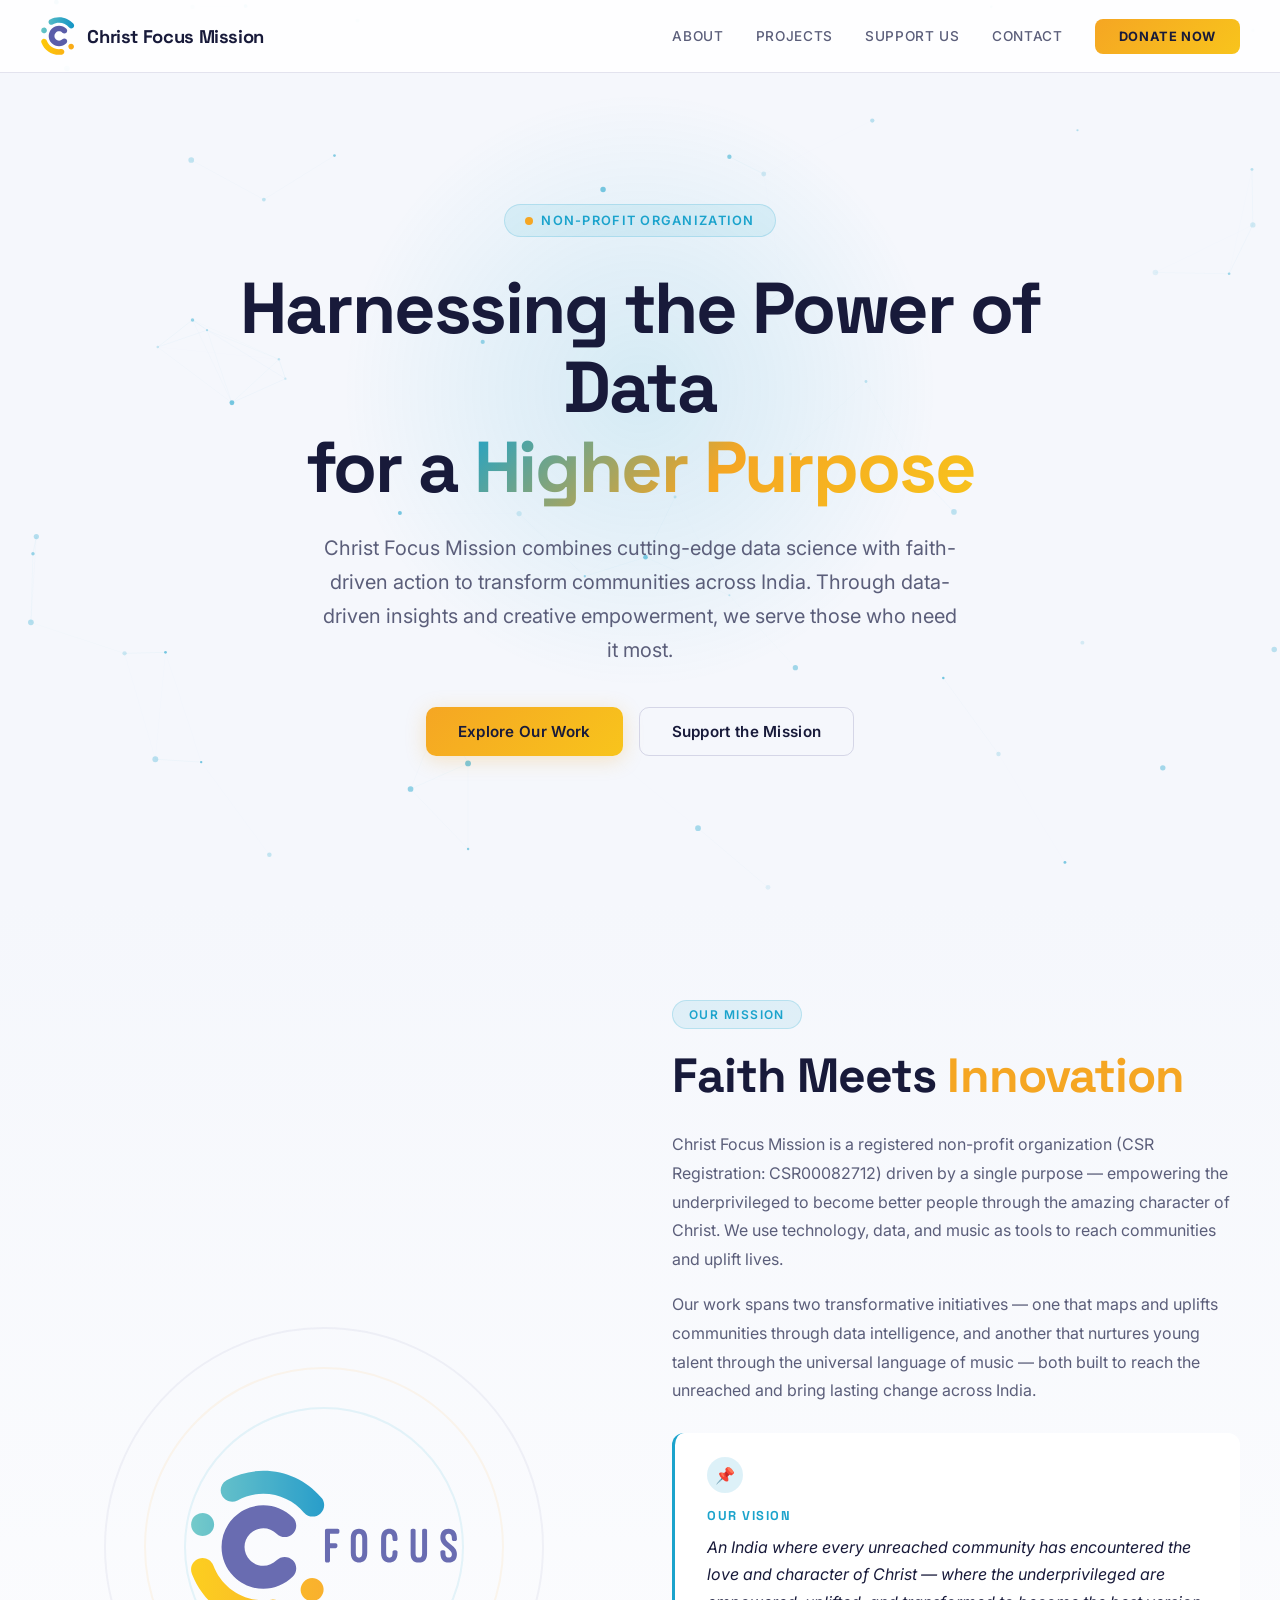
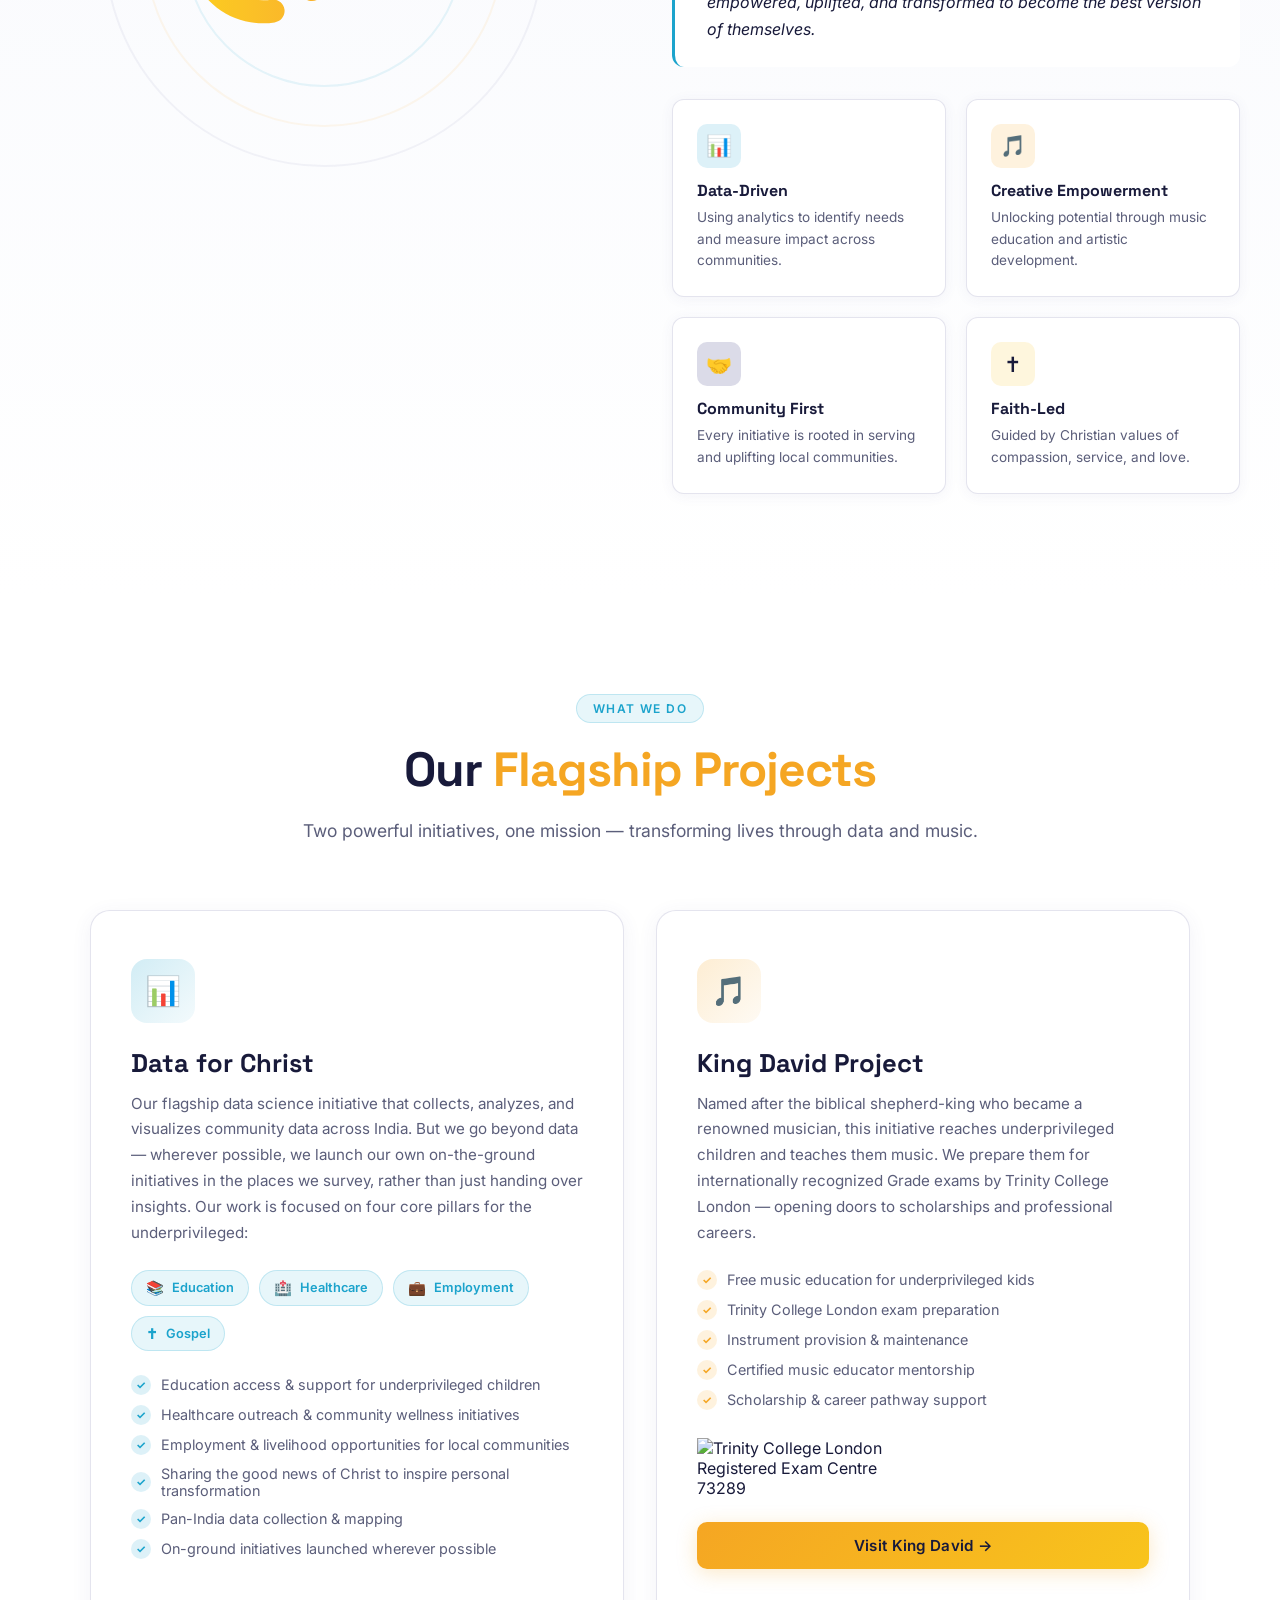
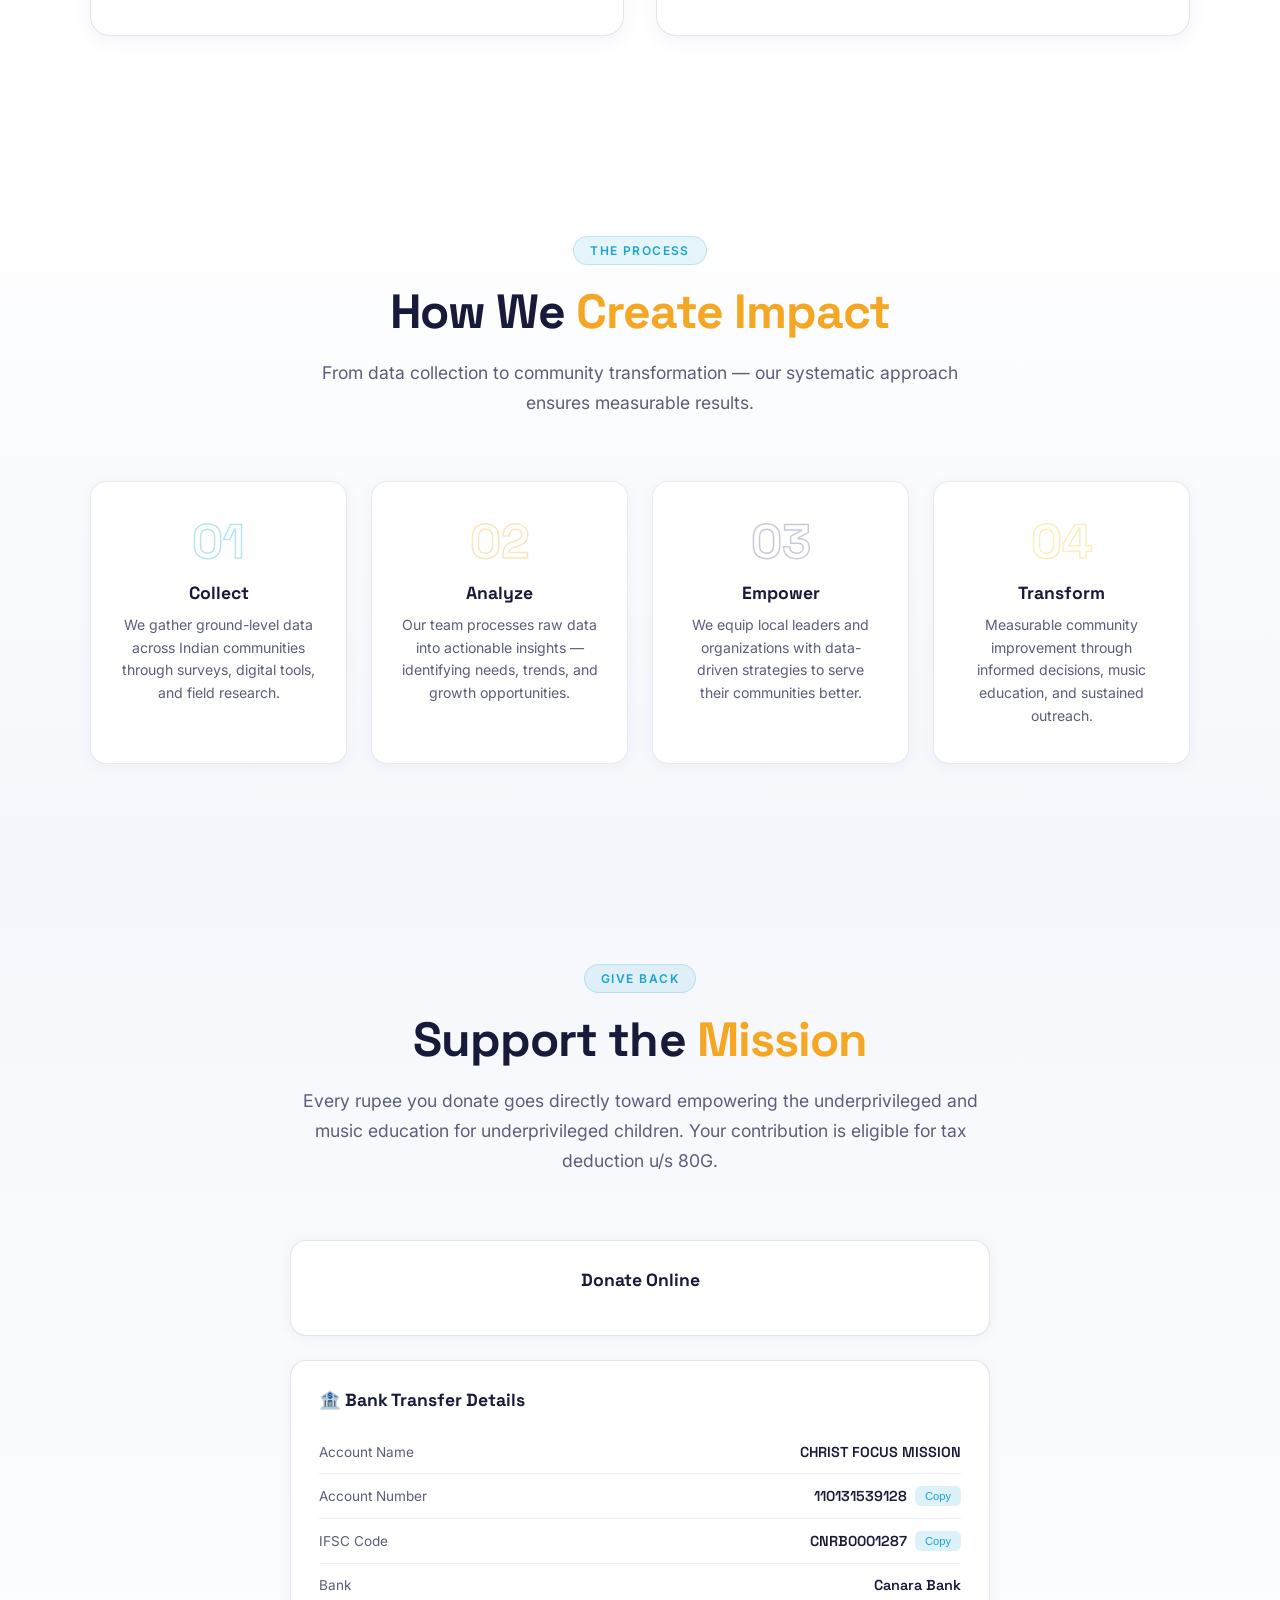
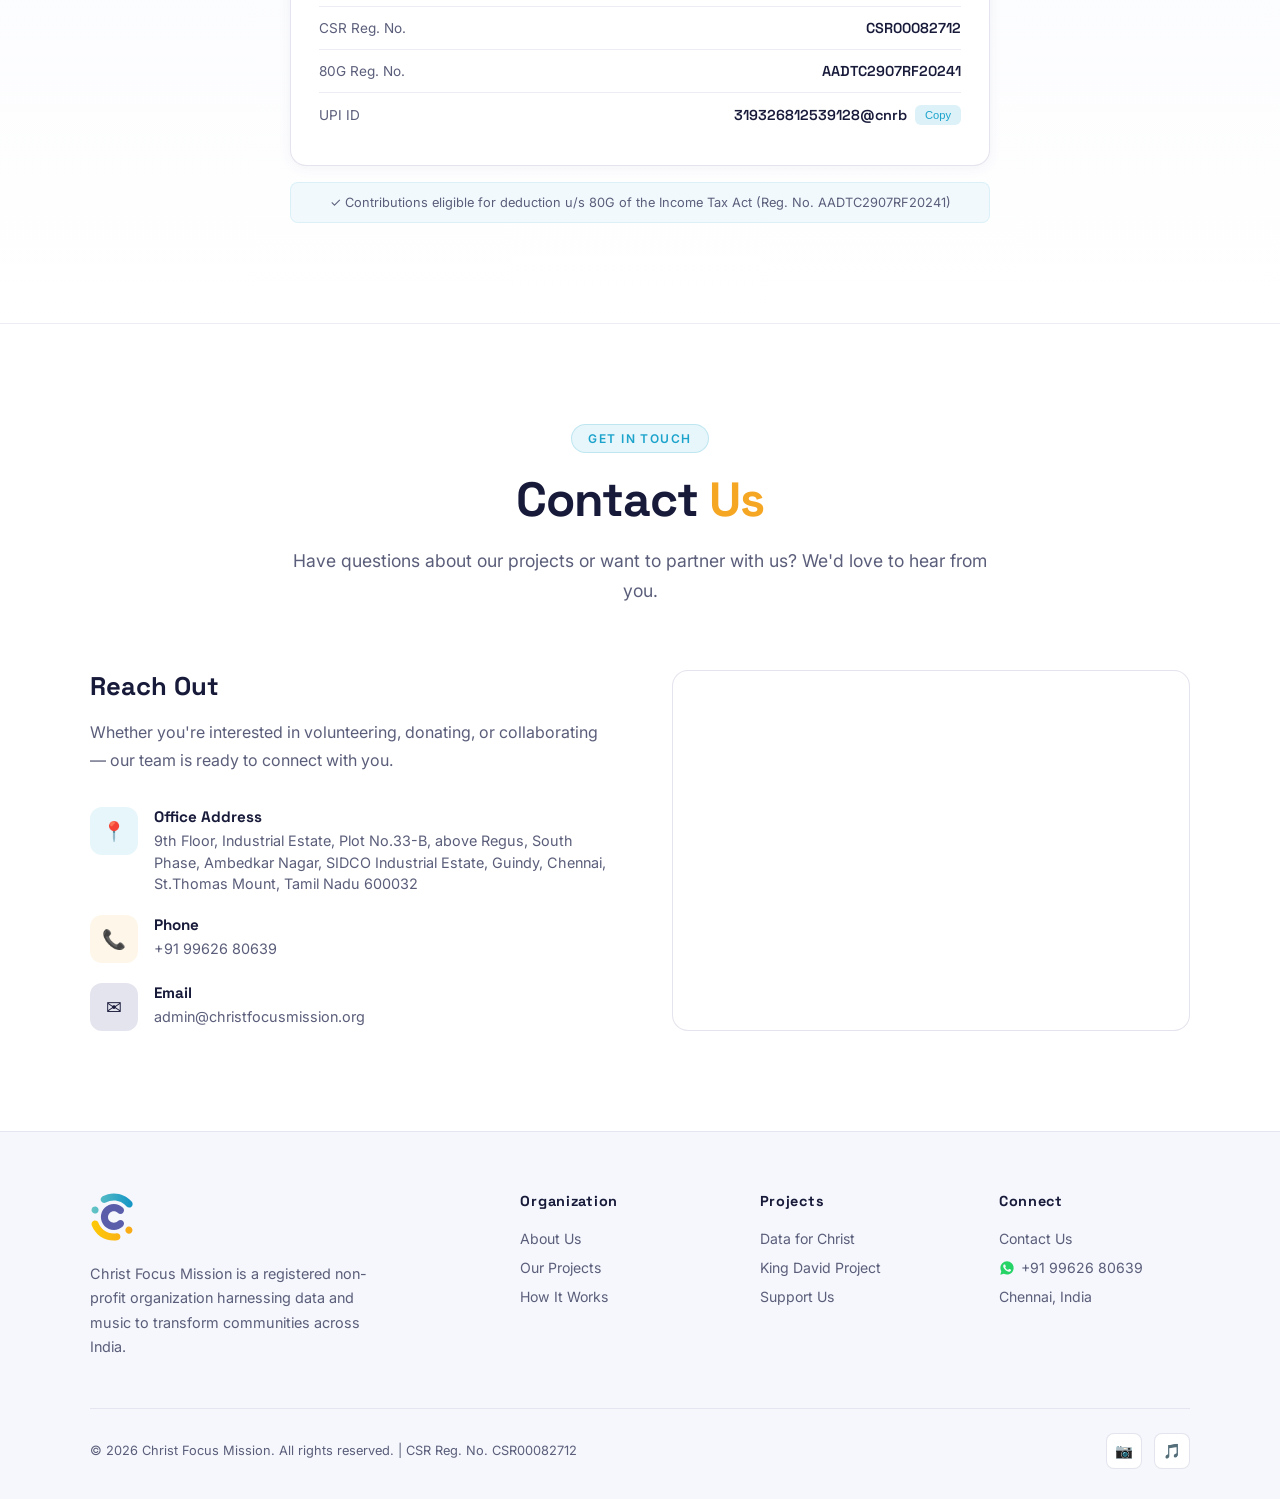
==== index.html @ 16c28d69 "cfm website push" ====
<!DOCTYPE html>
<html lang="en">
<head>
<meta charset="UTF-8">
<meta name="viewport" content="width=device-width, initial-scale=1.0">
<title>Christ Focus Mission | Harnessing Data for a Higher Purpose</title>
<link href="https://fonts.googleapis.com/css2?family=Inter:wght@300;400;500;600;700;800;900&family=Space+Grotesk:wght@400;500;600;700&display=swap" rel="stylesheet">
<style>
:root {
  --c-primary: #4A4B8C;
  --c-secondary: #1BA3CC;
  --c-accent: #F5A623;
  --c-accent2: #F8C41C;
  --c-dark: #FFFFFF;
  --c-darker: #F5F7FC;
  --c-light: #181A3A;
  --c-muted: #5B5E7A;
  --c-card: #FFFFFF;
  --c-card-hover: #EEF1F9;
  --font-heading: 'Space Grotesk', sans-serif;
  --font-body: 'Inter', sans-serif;
}
* { margin: 0; padding: 0; box-sizing: border-box; }
body { font-family: var(--font-body); background: var(--c-darker); color: var(--c-light); overflow-x: hidden; }
#particleCanvas { position: fixed; top: 0; left: 0; width: 100%; height: 100%; z-index: 0; pointer-events: none; }
.cfm-nav { position: fixed; top: 0; left: 0; right: 0; z-index: 1000; padding: 16px 40px; display: flex; align-items: center; justify-content: space-between; background: rgba(255,255,255,0.85); backdrop-filter: blur(20px); border-bottom: 1px solid rgba(74,75,140,0.15); transition: all 0.3s ease; }
.cfm-nav.scrolled { padding: 10px 40px; background: rgba(255,255,255,0.95); box-shadow: 0 2px 20px rgba(74,75,140,0.08); }
.cfm-nav-logo { display: flex; align-items: center; gap: 12px; cursor: pointer; }
.cfm-nav-logo .logo-icon { height: 40px; width: auto; }
.cfm-nav-logo span { font-family: var(--font-heading); font-weight: 700; font-size: 1.15rem; color: var(--c-light); letter-spacing: -0.02em; }
.cfm-nav-links { display: flex; gap: 32px; align-items: center; }
.cfm-nav-links a { color: var(--c-muted); text-decoration: none; font-size: 0.85rem; font-weight: 500; letter-spacing: 0.05em; text-transform: uppercase; transition: color 0.3s ease; position: relative; cursor: pointer; }
.cfm-nav-links a::after { content: ''; position: absolute; bottom: -4px; left: 0; width: 0; height: 2px; background: linear-gradient(90deg, var(--c-secondary), var(--c-accent)); transition: width 0.3s ease; }
.cfm-nav-links a:hover { color: var(--c-light); }
.cfm-nav-links a:hover::after { width: 100%; }
.cfm-nav-cta { background: linear-gradient(135deg, var(--c-accent), var(--c-accent2)); color: var(--c-light) !important; padding: 10px 24px; border-radius: 8px; font-weight: 700 !important; text-transform: uppercase; font-size: 0.8rem !important; letter-spacing: 0.08em; border: none; cursor: pointer; transition: transform 0.3s ease, box-shadow 0.3s ease; }
.cfm-nav-cta:hover { transform: translateY(-2px); box-shadow: 0 8px 30px rgba(245,166,35,0.3); }
.cfm-nav-cta::after { display: none !important; }
.cfm-mobile-menu-btn { display: none; flex-direction: column; gap: 5px; cursor: pointer; padding: 8px; }
.cfm-mobile-menu-btn span { width: 24px; height: 2px; background: var(--c-light); transition: all 0.3s ease; }
.cfm-hero { position: relative; min-height: 100vh; display: flex; align-items: center; justify-content: center; padding: 140px 40px 80px; overflow: hidden; }
.cfm-hero-glow { position: absolute; width: 600px; height: 600px; border-radius: 50%; background: radial-gradient(circle, rgba(27,163,204,0.15) 0%, transparent 70%); top: 10%; left: 50%; transform: translateX(-50%); animation: glowPulse 6s ease-in-out infinite; z-index: 1; }
@keyframes glowPulse { 0%,100% { opacity: 0.6; transform: translateX(-50%) scale(1); } 50% { opacity: 1; transform: translateX(-50%) scale(1.1); } }
.cfm-hero-content { position: relative; z-index: 2; text-align: center; max-width: 900px; }
.cfm-hero-badge { display: inline-flex; align-items: center; gap: 8px; padding: 8px 20px; border-radius: 50px; background: rgba(27,163,204,0.1); border: 1px solid rgba(27,163,204,0.2); color: var(--c-secondary); font-size: 0.8rem; font-weight: 600; letter-spacing: 0.1em; text-transform: uppercase; margin-bottom: 32px; animation: fadeInDown 0.8s ease; }
.cfm-hero-badge .dot { width: 8px; height: 8px; background: var(--c-accent); border-radius: 50%; animation: dotPulse 2s ease infinite; }
@keyframes dotPulse { 0%,100% { opacity: 1; transform: scale(1); } 50% { opacity: 0.5; transform: scale(0.8); } }
.cfm-hero h1 { font-family: var(--font-heading); font-size: clamp(2.5rem, 6vw, 4.5rem); font-weight: 700; line-height: 1.1; margin-bottom: 24px; letter-spacing: -0.03em; }
.cfm-hero h1 .gradient-text { background: linear-gradient(135deg, var(--c-secondary), var(--c-accent), var(--c-accent2)); -webkit-background-clip: text; -webkit-text-fill-color: transparent; background-clip: text; }
.cfm-hero p { font-size: clamp(1rem, 2vw, 1.25rem); color: var(--c-muted); max-width: 640px; margin: 0 auto 40px; line-height: 1.7; animation: fadeInUp 0.8s ease 0.2s both; }
.cfm-hero-buttons { display: flex; gap: 16px; justify-content: center; flex-wrap: wrap; animation: fadeInUp 0.8s ease 0.4s both; }
.cfm-btn { padding: 14px 32px; border-radius: 10px; font-weight: 600; font-size: 0.95rem; letter-spacing: 0.02em; cursor: pointer; transition: all 0.3s ease; text-decoration: none; display: inline-flex; align-items: center; gap: 8px; border: none; }
.cfm-btn-primary { background: linear-gradient(135deg, var(--c-accent), var(--c-accent2)); color: var(--c-light); box-shadow: 0 4px 20px rgba(245,166,35,0.25); }
.cfm-btn-primary:hover { transform: translateY(-3px); box-shadow: 0 8px 35px rgba(245,166,35,0.4); }
.cfm-btn-secondary { background: transparent; color: var(--c-light); border: 1.5px solid rgba(138,141,181,0.3); }
.cfm-btn-secondary:hover { border-color: var(--c-secondary); color: var(--c-secondary); transform: translateY(-3px); }
@keyframes fadeInDown { from { opacity: 0; transform: translateY(-20px); } to { opacity: 1; transform: translateY(0); } }
@keyframes fadeInUp { from { opacity: 0; transform: translateY(30px); } to { opacity: 1; transform: translateY(0); } }
.cfm-section { position: relative; z-index: 2; padding: 100px 40px; }
.cfm-section-header { text-align: center; max-width: 700px; margin: 0 auto 64px; }
.cfm-section-tag { display: inline-block; padding: 6px 16px; border-radius: 50px; background: rgba(27,163,204,0.1); border: 1px solid rgba(27,163,204,0.2); color: var(--c-secondary); font-size: 0.75rem; font-weight: 600; letter-spacing: 0.12em; text-transform: uppercase; margin-bottom: 16px; }
.cfm-section h2 { font-family: var(--font-heading); font-size: clamp(2rem, 4vw, 3rem); font-weight: 700; margin-bottom: 16px; letter-spacing: -0.02em; }
.cfm-section h2 .accent { color: var(--c-accent); }
.cfm-section-desc { color: var(--c-muted); font-size: 1.1rem; line-height: 1.7; }
.cfm-about { background: linear-gradient(180deg, var(--c-darker) 0%, var(--c-dark) 100%); }
.cfm-about-grid { display: grid; grid-template-columns: 1fr 1fr; gap: 64px; max-width: 1200px; margin: 0 auto; align-items: center; }
.cfm-about-visual { position: relative; display: flex; justify-content: center; align-items: center; min-height: 400px; }
.cfm-about-visual .logo-large { width: 100%; max-width: 280px; opacity: 0.9; animation: floatLogo 6s ease-in-out infinite; position: relative; z-index: 2; }
@keyframes floatLogo { 0%,100% { transform: translateY(0); } 50% { transform: translateY(-15px); } }
.cfm-about-visual .glow-ring { position: absolute; top: 50%; left: 50%; transform: translate(-50%,-50%); width: 280px; height: 280px; border-radius: 50%; border: 2px solid rgba(27,163,204,0.1); animation: ringExpand 4s ease-in-out infinite; }
.cfm-about-visual .glow-ring:nth-child(2) { width: 360px; height: 360px; animation-delay: 1s; border-color: rgba(245,166,35,0.08); }
.cfm-about-visual .glow-ring:nth-child(3) { width: 440px; height: 440px; animation-delay: 2s; border-color: rgba(74,75,140,0.06); }
@keyframes ringExpand { 0%,100% { transform: translate(-50%,-50%) scale(1); opacity: 0.5; } 50% { transform: translate(-50%,-50%) scale(1.05); opacity: 1; } }
.cfm-about-text h3 { font-family: var(--font-heading); font-size: 1.5rem; margin-bottom: 20px; color: var(--c-light); }
.cfm-about-text p { color: var(--c-muted); line-height: 1.8; margin-bottom: 16px; font-size: 1rem; }
.cfm-vision-box { position: relative; background: var(--c-card); border-radius: 12px; padding: 24px 28px 24px 32px; margin: 28px 0; border-left: 3px solid var(--c-secondary); }
.cfm-vision-box .icon { width: 36px; height: 36px; border-radius: 50%; background: rgba(27,163,204,0.15); display: flex; align-items: center; justify-content: center; font-size: 1rem; margin-bottom: 14px; }
.cfm-vision-box h4 { font-family: var(--font-heading); font-size: 0.8rem; color: var(--c-secondary); text-transform: uppercase; letter-spacing: 0.12em; margin-bottom: 10px; }
.cfm-vision-box p { color: var(--c-light); line-height: 1.7; font-size: 1rem; font-style: italic; margin: 0; }
.cfm-about-values { display: grid; grid-template-columns: 1fr 1fr; gap: 20px; margin-top: 32px; }
.cfm-value-card { background: var(--c-card); border: 1px solid rgba(74,75,140,0.15); border-radius: 12px; padding: 24px; transition: all 0.3s ease; box-shadow: 0 2px 14px rgba(74,75,140,0.06); }
.cfm-value-card:hover { background: var(--c-card-hover); border-color: rgba(27,163,204,0.3); transform: translateY(-4px); }
.cfm-value-card .icon { width: 44px; height: 44px; border-radius: 10px; display: flex; align-items: center; justify-content: center; font-size: 1.3rem; margin-bottom: 12px; }
.cfm-value-card:nth-child(1) .icon { background: rgba(27,163,204,0.15); }
.cfm-value-card:nth-child(2) .icon { background: rgba(245,166,35,0.15); }
.cfm-value-card:nth-child(3) .icon { background: rgba(74,75,140,0.2); }
.cfm-value-card:nth-child(4) .icon { background: rgba(248,196,28,0.15); }
.cfm-value-card h4 { font-family: var(--font-heading); font-size: 1rem; margin-bottom: 6px; color: var(--c-light); }
.cfm-value-card p { font-size: 0.85rem; color: var(--c-muted); margin: 0; line-height: 1.6; }
.cfm-projects { background: var(--c-dark); }
.cfm-projects-grid { display: grid; grid-template-columns: repeat(2, 1fr); gap: 32px; max-width: 1100px; margin: 0 auto; }
.cfm-project-card { background: var(--c-card); border: 1px solid rgba(74,75,140,0.15); border-radius: 20px; padding: 48px 40px; position: relative; overflow: hidden; transition: all 0.4s ease; cursor: pointer; box-shadow: 0 4px 20px rgba(74,75,140,0.07); }
.cfm-project-card::before { content: ''; position: absolute; top: 0; left: 0; right: 0; height: 3px; background: linear-gradient(90deg, var(--c-secondary), var(--c-accent)); transform: scaleX(0); transition: transform 0.4s ease; }
.cfm-project-card:hover::before { transform: scaleX(1); }
.cfm-project-card:hover { transform: translateY(-8px); border-color: rgba(27,163,204,0.25); box-shadow: 0 20px 60px rgba(0,0,0,0.4); }
.cfm-project-card .project-icon { width: 64px; height: 64px; border-radius: 16px; display: flex; align-items: center; justify-content: center; font-size: 1.8rem; margin-bottom: 24px; }
.cfm-project-card.dfc .project-icon { background: linear-gradient(135deg, rgba(27,163,204,0.2), rgba(27,163,204,0.05)); }
.cfm-project-card.kd .project-icon { background: linear-gradient(135deg, rgba(245,166,35,0.2), rgba(245,166,35,0.05)); }
.cfm-project-card h3 { font-family: var(--font-heading); font-size: 1.6rem; margin-bottom: 12px; color: var(--c-light); }
.cfm-project-card p { color: var(--c-muted); line-height: 1.7; margin-bottom: 24px; font-size: 0.95rem; }
.cfm-project-features { display: flex; flex-direction: column; gap: 10px; margin-bottom: 28px; }
.cfm-project-features li { display: flex; align-items: center; gap: 10px; color: var(--c-muted); font-size: 0.9rem; list-style: none; }
.cfm-project-features li::before { content: '✓'; width: 20px; height: 20px; border-radius: 50%; background: rgba(27,163,204,0.15); color: var(--c-secondary); display: flex; align-items: center; justify-content: center; font-size: 0.7rem; font-weight: 700; flex-shrink: 0; }
.cfm-project-card.kd .cfm-project-features li::before { background: rgba(245,166,35,0.15); color: var(--c-accent); }
.cfm-project-card .cfm-btn { width: 100%; justify-content: center; }
.cfm-trinity-badge { max-width: 200px; height: auto; margin-bottom: 24px; display: block; }
.cfm-focus-pillars { display: flex; gap: 10px; flex-wrap: wrap; margin-bottom: 24px; }
.cfm-focus-pill { display: flex; align-items: center; gap: 8px; padding: 8px 14px; border-radius: 50px; background: rgba(27,163,204,0.1); border: 1px solid rgba(27,163,204,0.2); font-size: 0.8rem; font-weight: 600; color: var(--c-secondary); }
.cfm-focus-pill .pill-icon { font-size: 0.9rem; }
.cfm-how { background: linear-gradient(180deg, var(--c-dark) 0%, var(--c-darker) 100%); }
.cfm-how-grid { display: grid; grid-template-columns: repeat(4, 1fr); gap: 24px; max-width: 1100px; margin: 0 auto; }
.cfm-how-card { background: var(--c-card); border: 1px solid rgba(74,75,140,0.12); border-radius: 16px; padding: 36px 28px; text-align: center; position: relative; transition: all 0.3s ease; box-shadow: 0 2px 14px rgba(74,75,140,0.06); }
.cfm-how-card:hover { border-color: rgba(27,163,204,0.25); transform: translateY(-6px); }
.cfm-how-card .step-num { font-family: var(--font-heading); font-size: 3rem; font-weight: 800; color: transparent; -webkit-text-stroke: 1.5px rgba(27,163,204,0.3); margin-bottom: 16px; line-height: 1; }
.cfm-how-card:nth-child(2) .step-num { -webkit-text-stroke-color: rgba(245,166,35,0.3); }
.cfm-how-card:nth-child(3) .step-num { -webkit-text-stroke-color: rgba(74,75,140,0.3); }
.cfm-how-card:nth-child(4) .step-num { -webkit-text-stroke-color: rgba(248,196,28,0.3); }
.cfm-how-card h4 { font-family: var(--font-heading); font-size: 1.1rem; margin-bottom: 10px; color: var(--c-light); }
.cfm-how-card p { font-size: 0.88rem; color: var(--c-muted); line-height: 1.6; }
.cfm-support { background: linear-gradient(180deg, var(--c-darker) 0%, var(--c-dark) 100%); }
.cfm-support-grid { display: grid; grid-template-columns: 1fr 1fr; gap: 48px; max-width: 1100px; margin: 0 auto; align-items: start; }
.cfm-support-grid-single { grid-template-columns: 1fr; max-width: 700px; }
.cfm-support-info h3 { font-family: var(--font-heading); font-size: 1.6rem; margin-bottom: 16px; }
.cfm-support-info > p { color: var(--c-muted); line-height: 1.8; margin-bottom: 32px; }
.cfm-razorpay-card { background: var(--c-card); border: 1px solid rgba(74,75,140,0.15); border-radius: 16px; padding: 28px; box-shadow: 0 2px 14px rgba(74,75,140,0.06); text-align: center; margin-bottom: 24px; }
.cfm-razorpay-card h4 { font-family: var(--font-heading); font-size: 1.1rem; margin-bottom: 16px; }
.cfm-bank-details { background: var(--c-card); border: 1px solid rgba(74,75,140,0.15); border-radius: 16px; padding: 28px; box-shadow: 0 2px 14px rgba(74,75,140,0.06); }
.cfm-bank-details h4 { font-family: var(--font-heading); font-size: 1.1rem; margin-bottom: 20px; display: flex; align-items: center; gap: 10px; }
.cfm-bank-row { display: flex; justify-content: space-between; align-items: center; padding: 12px 0; border-bottom: 1px solid rgba(74,75,140,0.1); }
.cfm-bank-row:last-child { border-bottom: none; }
.cfm-bank-row .label { font-size: 0.85rem; color: var(--c-muted); }
.cfm-bank-row .value { font-family: var(--font-heading); font-size: 0.9rem; font-weight: 600; color: var(--c-light); display: flex; align-items: center; gap: 8px; }
.cfm-copy-btn { background: rgba(27,163,204,0.15); border: none; color: var(--c-secondary); padding: 4px 10px; border-radius: 6px; font-size: 0.7rem; cursor: pointer; transition: all 0.2s ease; }
.cfm-copy-btn:hover { background: rgba(27,163,204,0.3); }
.cfm-tax-note { text-align: center; font-size: 0.8rem; color: var(--c-muted); margin-top: 16px; padding: 12px; background: rgba(27,163,204,0.05); border-radius: 8px; border: 1px solid rgba(27,163,204,0.1); }
.cfm-contact { background: var(--c-dark); border-top: 1px solid rgba(74,75,140,0.1); }
.cfm-contact-grid { display: grid; grid-template-columns: 1fr 1fr; gap: 64px; max-width: 1100px; margin: 0 auto; align-items: start; }
.cfm-contact-info h3 { font-family: var(--font-heading); font-size: 1.6rem; margin-bottom: 16px; }
.cfm-contact-info > p { color: var(--c-muted); line-height: 1.8; margin-bottom: 32px; }
.cfm-contact-items { display: flex; flex-direction: column; gap: 20px; }
.cfm-contact-item { display: flex; align-items: flex-start; gap: 16px; }
.cfm-contact-item .contact-icon { width: 48px; height: 48px; border-radius: 12px; background: rgba(27,163,204,0.1); display: flex; align-items: center; justify-content: center; font-size: 1.2rem; flex-shrink: 0; }
.cfm-contact-item:nth-child(2) .contact-icon { background: rgba(245,166,35,0.1); }
.cfm-contact-item:nth-child(3) .contact-icon { background: rgba(74,75,140,0.15); }
.cfm-contact-item:nth-child(4) .contact-icon { background: rgba(248,196,28,0.15); }
.cfm-contact-item h5 { font-family: var(--font-heading); font-size: 0.95rem; color: var(--c-light); margin-bottom: 4px; }
.cfm-contact-item p, .cfm-contact-item a { font-size: 0.9rem; color: var(--c-muted); text-decoration: none; line-height: 1.5; transition: color 0.2s ease; }
.cfm-contact-item a:hover { color: var(--c-secondary); }
.cfm-map-embed { background: var(--c-card); border: 1px solid rgba(74,75,140,0.15); border-radius: 16px; overflow: hidden; height: 100%; min-height: 350px; }
.cfm-map-embed iframe { width: 100%; height: 100%; min-height: 350px; border: none; }
.cfm-footer { background: var(--c-darker); border-top: 1px solid rgba(74,75,140,0.1); padding: 60px 40px 30px; position: relative; z-index: 2; }
.cfm-footer-grid { display: grid; grid-template-columns: 2fr 1fr 1fr 1fr; gap: 48px; max-width: 1100px; margin: 0 auto 48px; }
.cfm-footer-brand .logo-icon { height: 50px; margin-bottom: 16px; }
.cfm-footer-brand p { color: var(--c-muted); font-size: 0.9rem; line-height: 1.7; max-width: 300px; }
.cfm-footer-col h5 { font-family: var(--font-heading); font-size: 0.9rem; color: var(--c-light); margin-bottom: 20px; letter-spacing: 0.05em; }
.cfm-footer-col a { display: block; color: var(--c-muted); text-decoration: none; font-size: 0.88rem; margin-bottom: 12px; transition: color 0.2s ease; cursor: pointer; }
.cfm-footer-col a:hover { color: var(--c-secondary); }
.cfm-footer-bottom { max-width: 1100px; margin: 0 auto; padding-top: 24px; border-top: 1px solid rgba(74,75,140,0.1); display: flex; justify-content: space-between; align-items: center; flex-wrap: wrap; gap: 16px; }
.cfm-footer-bottom p { color: var(--c-muted); font-size: 0.8rem; }
.cfm-footer-social { display: flex; gap: 12px; }
.cfm-footer-social a { width: 36px; height: 36px; border-radius: 8px; background: var(--c-card); border: 1px solid rgba(74,75,140,0.15); display: flex; align-items: center; justify-content: center; color: var(--c-muted); text-decoration: none; font-size: 0.9rem; transition: all 0.2s ease; }
.cfm-footer-social a:hover { background: var(--c-secondary); color: var(--c-dark); border-color: var(--c-secondary); }
.reveal { opacity: 0; transform: translateY(40px); transition: all 0.8s cubic-bezier(0.16, 1, 0.3, 1); }
.reveal.active { opacity: 1; transform: translateY(0); }
@media (max-width: 900px) {
  .cfm-nav-links { display: none; }
  .cfm-mobile-menu-btn { display: flex; }
  .cfm-about-grid, .cfm-support-grid, .cfm-contact-grid { grid-template-columns: 1fr; gap: 40px; }
  .cfm-projects-grid { grid-template-columns: 1fr; }
  .cfm-how-grid { grid-template-columns: repeat(2, 1fr); }
  .cfm-about-values { grid-template-columns: 1fr; }
  .cfm-footer-grid { grid-template-columns: 1fr 1fr; }
  .cfm-section { padding: 60px 24px; }
  .cfm-hero { padding: 120px 24px 60px; }
  .cfm-nav { padding: 12px 24px; }
}
@media (max-width: 600px) {
  .cfm-how-grid { grid-template-columns: 1fr; }
  .cfm-footer-grid { grid-template-columns: 1fr; }
}
.cfm-mobile-menu { position: fixed; top: 0; right: -100%; width: 80%; max-width: 320px; height: 100vh; background: var(--c-dark); z-index: 1001; padding: 80px 32px 32px; transition: right 0.4s ease; border-left: 1px solid rgba(74,75,140,0.15); }
.cfm-mobile-menu.open { right: 0; }
.cfm-mobile-menu a { display: block; color: var(--c-light); text-decoration: none; font-size: 1.1rem; font-weight: 500; padding: 16px 0; border-bottom: 1px solid rgba(74,75,140,0.1); cursor: pointer; }
.cfm-mobile-menu .cfm-btn-primary { margin-top: 24px; width: 100%; justify-content: center; }
.cfm-mobile-overlay { position: fixed; inset: 0; background: rgba(0,0,0,0.6); z-index: 1000; opacity: 0; pointer-events: none; transition: opacity 0.3s ease; }
.cfm-mobile-overlay.open { opacity: 1; pointer-events: all; }
.cfm-mobile-close { position: absolute; top: 20px; right: 24px; font-size: 1.5rem; color: var(--c-light); cursor: pointer; }
</style>
</head>
<body>
<div class="cfm-app" id="cfmApp">
  <canvas id="particleCanvas"></canvas>

  <nav class="cfm-nav" id="cfmNav">
    <div class="cfm-nav-logo" onclick="scrollToSection('hero')">
      <svg class="logo-icon" viewBox="107 333 317 359" xmlns="http://www.w3.org/2000/svg">
<g transform="matrix(1.4483589645546522 0 0 1.4483589645546524 265.5296439628483 512.5154798761611)" id="logo-logo-nav"  >
<g style=""  paint-order="stroke"   >
		<g transform="matrix(2.8986188892941334 0 0 -2.898618889294134 1.9436941026546606 -0.010145166112550896)"  >
<path style="stroke: none; stroke-width: 1; stroke-dasharray: none; stroke-linecap: butt; stroke-dashoffset: 0; stroke-linejoin: miter; stroke-miterlimit: 4; fill: rgb(90,93,169); fill-rule: nonzero; opacity: 1;"  paint-order="stroke"  transform=" translate(-113.68868747553071, -78.535)" d="M 100.397 94.169 C 91.775 85.547 91.775 71.522 100.394 62.9 L 100.394 62.9 C 104.572 58.723 110.12400000000001 56.424 116.031 56.424 L 116.031 56.424 C 121.93700000000001 56.424 127.49000000000001 58.723 131.666 62.9 L 131.666 62.9 C 134.041 65.277 134.041 69.127 131.666 71.502 L 131.666 71.502 C 129.29 73.87599999999999 125.439 73.877 123.062 71.50099999999999 L 123.062 71.50099999999999 C 121.18599999999999 69.62299999999999 118.688 68.588 116.03099999999999 68.588 L 116.03099999999999 68.588 C 113.37499999999999 68.588 110.877 69.62299999999999 108.996 71.50099999999999 L 108.996 71.50099999999999 C 105.11699999999999 75.38 105.11699999999999 81.69099999999999 108.99799999999999 85.56799999999998 L 108.99799999999999 85.56799999999998 C 110.877 87.44899999999998 113.37499999999999 88.48299999999999 116.03099999999999 88.48299999999999 L 116.03099999999999 88.48299999999999 C 118.68799999999999 88.48299999999999 121.18599999999999 87.44899999999998 123.062 85.56799999999998 L 123.062 85.56799999999998 C 125.438 83.19299999999998 129.288 83.19499999999998 131.666 85.56799999999998 L 131.666 85.56799999999998 C 134.041 87.94299999999998 134.041 91.79299999999998 131.666 94.16899999999998 L 131.666 94.16899999999998 C 127.49 98.34599999999998 121.937 100.64599999999999 116.03099999999999 100.64599999999999 L 116.03099999999999 100.64599999999999 C 110.124 100.64599999999999 104.57199999999999 98.34599999999999 100.39699999999999 94.16899999999998" stroke-linecap="round" />
</g>
		<g transform="matrix(2.8986188892941334 0 0 -2.898618889294134 -84.35907403321468 -34.73460121499116)"  >
<linearGradient id="SVGID_203_6_733546_nav" gradientUnits="userSpaceOnUse" gradientTransform="matrix(88.572006 0 0 -88.572006 72.441406 90.514648)"  x1="0" y1="0" x2="1" y2="0">
<stop offset="0%" style="stop-color:rgb(109,201,197);stop-opacity: 1"/>
<stop offset="100%" style="stop-color:rgb(3,139,197);stop-opacity: 1"/>
</linearGradient>
<path style="stroke: none; stroke-width: 1; stroke-dasharray: none; stroke-linecap: butt; stroke-dashoffset: 0; stroke-linejoin: miter; stroke-miterlimit: 4; fill: url(#SVGID_203_6_733546_nav); fill-rule: nonzero; opacity: 1;"  paint-order="stroke"  transform=" translate(-83.91493265228603, -90.51465561362045)" d="M 78.215 92.641 C 77.042 89.494 78.644 85.991 81.788 84.816 L 81.788 84.816 C 84.937 83.641 88.441 85.241 89.61399999999999 88.389 L 89.61399999999999 88.389 C 90.788 91.53699999999999 89.189 95.03999999999999 86.041 96.21499999999999 L 86.041 96.21499999999999 C 85.341 96.47599999999998 84.62299999999999 96.59899999999999 83.91799999999999 96.59899999999999 L 83.91799999999999 96.59899999999999 C 81.451 96.59899999999999 79.12899999999999 95.08699999999999 78.21499999999999 92.64099999999999" stroke-linecap="round" />
</g>
		<g transform="matrix(2.8986188892941334 0 0 -2.898618889294134 22.691527710731577 -81.85087526421376)"  >
<linearGradient id="SVGID_204_7_733547_nav" gradientUnits="userSpaceOnUse" gradientTransform="matrix(88.561768 0 0 -88.561768 72.443848 106.76953)"  x1="0" y1="0" x2="1" y2="0">
<stop offset="0%" style="stop-color:rgb(109,201,197);stop-opacity: 1"/>
<stop offset="100%" style="stop-color:rgb(3,139,197);stop-opacity: 1"/>
</linearGradient>
<path style="stroke: none; stroke-width: 1; stroke-dasharray: none; stroke-linecap: butt; stroke-dashoffset: 0; stroke-linejoin: miter; stroke-miterlimit: 4; fill: url(#SVGID_204_7_733547_nav); fill-rule: nonzero; opacity: 1;"  paint-order="stroke"  transform=" translate(-120.84652174091403, -106.76938790120869)" d="M 96.842 114.022 C 96.827 114.022 96.827 114.022 96.81099999999999 114.00800000000001 L 96.81099999999999 114.00800000000001 C 96.67399999999999 113.93200000000002 96.53599999999999 113.86900000000001 96.41499999999999 113.77700000000002 L 96.41499999999999 113.77700000000002 C 93.663 112.15300000000002 92.645 108.62300000000002 94.166 105.75000000000001 L 94.166 105.75000000000001 C 95.731 102.77000000000001 99.41199999999999 101.63000000000001 102.375 103.19500000000001 L 102.375 103.19500000000001 C 106.42 105.447 111.074 106.72300000000001 116.031 106.72300000000001 L 116.031 106.72300000000001 C 124.653 106.72300000000001 132.39100000000002 102.83000000000001 137.561 96.70300000000002 L 137.561 96.70300000000002 L 137.592 96.71900000000002 C 139.79600000000002 94.19300000000003 143.645 93.95100000000002 146.169 96.17000000000002 L 146.169 96.17000000000002 C 148.51000000000002 98.22300000000001 148.89100000000002 101.68900000000002 147.155 104.19900000000001 L 147.155 104.19900000000001 C 147.141 104.21400000000001 147.126 104.21400000000001 147.126 104.23100000000001 L 147.126 104.23100000000001 C 146.897 104.50300000000001 146.671 104.77700000000002 146.412 105.051 L 146.412 105.051 C 139.02100000000002 113.519 128.148 118.886 116.031 118.886 L 116.031 118.886 C 109.09800000000001 118.886 102.543 117.12299999999999 96.84200000000001 114.02199999999999" stroke-linecap="round" />
</g>
		<g transform="matrix(2.8986188892941334 0 0 -2.898618889294134 -30.3470838013979 66.92331291602295)"  >
<linearGradient id="SVGID_205_8_733548_nav" gradientUnits="userSpaceOnUse" gradientTransform="matrix(88.565887 0 0 -88.565887 72.441406 55.443359)"  x1="0" y1="0" x2="1" y2="0">
<stop offset="0%" style="stop-color:rgb(254,204,7);stop-opacity: 1"/>
<stop offset="100%" style="stop-color:rgb(248,163,27);stop-opacity: 1"/>
</linearGradient>
<path style="stroke: none; stroke-width: 1; stroke-dasharray: none; stroke-linecap: butt; stroke-dashoffset: 0; stroke-linejoin: miter; stroke-miterlimit: 4; fill: url(#SVGID_205_8_733548_nav); fill-rule: nonzero; opacity: 1;"  paint-order="stroke"  transform=" translate(-102.54863107718302, -55.44350000000001)" d="M 81.771 72.327 C 78.626 71.173 77.013 67.66 78.185 64.513 L 78.185 64.513 C 78.245 64.36 78.306 64.208 78.36800000000001 64.072 L 78.36800000000001 64.072 C 84.17500000000001 48.942 98.864 38.17700000000001 116.031 38.17700000000001 L 116.031 38.17700000000001 C 118.06700000000001 38.17700000000001 120.061 38.32900000000001 122.02300000000001 38.63300000000001 L 122.02300000000001 38.63300000000001 C 125.352 39.07400000000001 127.69400000000002 42.14600000000001 127.23800000000001 45.46100000000001 L 127.23800000000001 45.46100000000001 C 126.78100000000002 48.807000000000016 123.74100000000001 51.131000000000014 120.40800000000002 50.674000000000014 L 120.40800000000002 50.674000000000014 L 120.39600000000002 50.674000000000014 C 120.36300000000001 50.674000000000014 120.33300000000001 50.661000000000016 120.30400000000002 50.661000000000016 L 120.30400000000002 50.661000000000016 C 118.90400000000001 50.448000000000015 117.47400000000002 50.341000000000015 116.03100000000002 50.341000000000015 L 116.03100000000002 50.341000000000015 C 103.92700000000002 50.341000000000015 93.58800000000002 58.006000000000014 89.60300000000002 68.73800000000001 L 89.60300000000002 68.73800000000001 L 89.58900000000003 68.73800000000001 C 88.67700000000002 71.18900000000001 86.35500000000003 72.70900000000002 83.88600000000002 72.71000000000001 L 83.88600000000002 72.71000000000001 C 83.18300000000002 72.71000000000001 82.46900000000002 72.587 81.77100000000003 72.32700000000001" stroke-linecap="round" />
</g>
		<g transform="matrix(2.8986188892941334 0 0 -2.898618889294134 83.63855325947299 65.26034827162914)"  >
<linearGradient id="SVGID_206_9_733549_nav" gradientUnits="userSpaceOnUse" gradientTransform="matrix(88.575767 0 0 -88.575767 72.433594 56.017578)"  x1="0" y1="0" x2="1" y2="0">
<stop offset="0%" style="stop-color:rgb(254,204,7);stop-opacity: 1"/>
<stop offset="100%" style="stop-color:rgb(248,163,27);stop-opacity: 1"/>
</linearGradient>
<path style="stroke: none; stroke-width: 1; stroke-dasharray: none; stroke-linecap: butt; stroke-dashoffset: 0; stroke-linejoin: miter; stroke-miterlimit: 4; fill: url(#SVGID_206_9_733549_nav); fill-rule: nonzero; opacity: 1;"  paint-order="stroke"  transform=" translate(-141.87275108546345, -56.01720931050509)" d="M 137.361 60.093 C 135.108 57.597 135.301 53.752 137.79399999999998 51.502 L 137.79399999999998 51.502 C 140.29 49.248000000000005 144.14499999999998 49.45 146.38799999999998 51.945 L 146.38799999999998 51.945 C 148.63899999999998 54.439 148.44199999999998 58.289 145.94899999999998 60.53 L 145.94899999999998 60.53 C 144.784 61.582 143.325 62.1 141.873 62.1 L 141.873 62.1 C 140.21099999999998 62.1 138.558 61.423 137.361 60.093" stroke-linecap="round" />
</g>
</g>
</g>
</svg>
      <span>Christ Focus Mission</span>
    </div>
    <div class="cfm-nav-links">
      <a onclick="scrollToSection('about')">About</a>
      <a onclick="scrollToSection('projects')">Projects</a>
      <a onclick="scrollToSection('support')">Support Us</a>
      <a onclick="scrollToSection('contact')">Contact</a>
      <a class="cfm-nav-cta" onclick="scrollToSection('support')">Donate Now</a>
    </div>
    <div class="cfm-mobile-menu-btn" onclick="toggleMobileMenu()"><span></span><span></span><span></span></div>
  </nav>

  <div class="cfm-mobile-overlay" id="mobileOverlay" onclick="toggleMobileMenu()"></div>
  <div class="cfm-mobile-menu" id="mobileMenu">
    <div class="cfm-mobile-close" onclick="toggleMobileMenu()">&#10005;</div>
    <a onclick="scrollToSection('about');toggleMobileMenu()">About</a>
    <a onclick="scrollToSection('projects');toggleMobileMenu()">Projects</a>
    <a onclick="scrollToSection('support');toggleMobileMenu()">Support Us</a>
    <a onclick="scrollToSection('contact');toggleMobileMenu()">Contact</a>
    <a class="cfm-btn cfm-btn-primary" onclick="scrollToSection('support');toggleMobileMenu()">Donate Now</a>
  </div>

  <section class="cfm-hero" id="hero">
    <div class="cfm-hero-glow"></div>
    <div class="cfm-hero-content">
      <div class="cfm-hero-badge"><span class="dot"></span> Non-Profit Organization</div>
      <h1>Harnessing the Power of Data<br>for a <span class="gradient-text">Higher Purpose</span></h1>
      <p>Christ Focus Mission combines cutting-edge data science with faith-driven action to transform communities across India. Through data-driven insights and creative empowerment, we serve those who need it most.</p>
      <div class="cfm-hero-buttons">
        <a class="cfm-btn cfm-btn-primary" onclick="scrollToSection('projects')">Explore Our Work</a>
        <a class="cfm-btn cfm-btn-secondary" onclick="scrollToSection('support')">Support the Mission</a>
      </div>
    </div>
  </section>

  <section class="cfm-section cfm-about" id="about">
    <div class="cfm-about-grid">
      <div class="cfm-about-visual reveal">
        <div class="glow-ring"></div><div class="glow-ring"></div><div class="glow-ring"></div>
        <svg class="logo-large" viewBox="102 328 622 369" xmlns="http://www.w3.org/2000/svg">
<g transform="matrix(1.4483589645546522 0 0 1.4483589645546524 265.5296439628483 512.5154798761611)" id="logo-logo-about"  >
<g style=""  paint-order="stroke"   >
		<g transform="matrix(2.8986188892941334 0 0 -2.898618889294134 1.9436941026546606 -0.010145166112550896)"  >
<path style="stroke: none; stroke-width: 1; stroke-dasharray: none; stroke-linecap: butt; stroke-dashoffset: 0; stroke-linejoin: miter; stroke-miterlimit: 4; fill: rgb(90,93,169); fill-rule: nonzero; opacity: 1;"  paint-order="stroke"  transform=" translate(-113.68868747553071, -78.535)" d="M 100.397 94.169 C 91.775 85.547 91.775 71.522 100.394 62.9 L 100.394 62.9 C 104.572 58.723 110.12400000000001 56.424 116.031 56.424 L 116.031 56.424 C 121.93700000000001 56.424 127.49000000000001 58.723 131.666 62.9 L 131.666 62.9 C 134.041 65.277 134.041 69.127 131.666 71.502 L 131.666 71.502 C 129.29 73.87599999999999 125.439 73.877 123.062 71.50099999999999 L 123.062 71.50099999999999 C 121.18599999999999 69.62299999999999 118.688 68.588 116.03099999999999 68.588 L 116.03099999999999 68.588 C 113.37499999999999 68.588 110.877 69.62299999999999 108.996 71.50099999999999 L 108.996 71.50099999999999 C 105.11699999999999 75.38 105.11699999999999 81.69099999999999 108.99799999999999 85.56799999999998 L 108.99799999999999 85.56799999999998 C 110.877 87.44899999999998 113.37499999999999 88.48299999999999 116.03099999999999 88.48299999999999 L 116.03099999999999 88.48299999999999 C 118.68799999999999 88.48299999999999 121.18599999999999 87.44899999999998 123.062 85.56799999999998 L 123.062 85.56799999999998 C 125.438 83.19299999999998 129.288 83.19499999999998 131.666 85.56799999999998 L 131.666 85.56799999999998 C 134.041 87.94299999999998 134.041 91.79299999999998 131.666 94.16899999999998 L 131.666 94.16899999999998 C 127.49 98.34599999999998 121.937 100.64599999999999 116.03099999999999 100.64599999999999 L 116.03099999999999 100.64599999999999 C 110.124 100.64599999999999 104.57199999999999 98.34599999999999 100.39699999999999 94.16899999999998" stroke-linecap="round" />
</g>
		<g transform="matrix(2.8986188892941334 0 0 -2.898618889294134 -84.35907403321468 -34.73460121499116)"  >
<linearGradient id="SVGID_203_6_733546_about" gradientUnits="userSpaceOnUse" gradientTransform="matrix(88.572006 0 0 -88.572006 72.441406 90.514648)"  x1="0" y1="0" x2="1" y2="0">
<stop offset="0%" style="stop-color:rgb(109,201,197);stop-opacity: 1"/>
<stop offset="100%" style="stop-color:rgb(3,139,197);stop-opacity: 1"/>
</linearGradient>
<path style="stroke: none; stroke-width: 1; stroke-dasharray: none; stroke-linecap: butt; stroke-dashoffset: 0; stroke-linejoin: miter; stroke-miterlimit: 4; fill: url(#SVGID_203_6_733546_about); fill-rule: nonzero; opacity: 1;"  paint-order="stroke"  transform=" translate(-83.91493265228603, -90.51465561362045)" d="M 78.215 92.641 C 77.042 89.494 78.644 85.991 81.788 84.816 L 81.788 84.816 C 84.937 83.641 88.441 85.241 89.61399999999999 88.389 L 89.61399999999999 88.389 C 90.788 91.53699999999999 89.189 95.03999999999999 86.041 96.21499999999999 L 86.041 96.21499999999999 C 85.341 96.47599999999998 84.62299999999999 96.59899999999999 83.91799999999999 96.59899999999999 L 83.91799999999999 96.59899999999999 C 81.451 96.59899999999999 79.12899999999999 95.08699999999999 78.21499999999999 92.64099999999999" stroke-linecap="round" />
</g>
		<g transform="matrix(2.8986188892941334 0 0 -2.898618889294134 22.691527710731577 -81.85087526421376)"  >
<linearGradient id="SVGID_204_7_733547_about" gradientUnits="userSpaceOnUse" gradientTransform="matrix(88.561768 0 0 -88.561768 72.443848 106.76953)"  x1="0" y1="0" x2="1" y2="0">
<stop offset="0%" style="stop-color:rgb(109,201,197);stop-opacity: 1"/>
<stop offset="100%" style="stop-color:rgb(3,139,197);stop-opacity: 1"/>
</linearGradient>
<path style="stroke: none; stroke-width: 1; stroke-dasharray: none; stroke-linecap: butt; stroke-dashoffset: 0; stroke-linejoin: miter; stroke-miterlimit: 4; fill: url(#SVGID_204_7_733547_about); fill-rule: nonzero; opacity: 1;"  paint-order="stroke"  transform=" translate(-120.84652174091403, -106.76938790120869)" d="M 96.842 114.022 C 96.827 114.022 96.827 114.022 96.81099999999999 114.00800000000001 L 96.81099999999999 114.00800000000001 C 96.67399999999999 113.93200000000002 96.53599999999999 113.86900000000001 96.41499999999999 113.77700000000002 L 96.41499999999999 113.77700000000002 C 93.663 112.15300000000002 92.645 108.62300000000002 94.166 105.75000000000001 L 94.166 105.75000000000001 C 95.731 102.77000000000001 99.41199999999999 101.63000000000001 102.375 103.19500000000001 L 102.375 103.19500000000001 C 106.42 105.447 111.074 106.72300000000001 116.031 106.72300000000001 L 116.031 106.72300000000001 C 124.653 106.72300000000001 132.39100000000002 102.83000000000001 137.561 96.70300000000002 L 137.561 96.70300000000002 L 137.592 96.71900000000002 C 139.79600000000002 94.19300000000003 143.645 93.95100000000002 146.169 96.17000000000002 L 146.169 96.17000000000002 C 148.51000000000002 98.22300000000001 148.89100000000002 101.68900000000002 147.155 104.19900000000001 L 147.155 104.19900000000001 C 147.141 104.21400000000001 147.126 104.21400000000001 147.126 104.23100000000001 L 147.126 104.23100000000001 C 146.897 104.50300000000001 146.671 104.77700000000002 146.412 105.051 L 146.412 105.051 C 139.02100000000002 113.519 128.148 118.886 116.031 118.886 L 116.031 118.886 C 109.09800000000001 118.886 102.543 117.12299999999999 96.84200000000001 114.02199999999999" stroke-linecap="round" />
</g>
		<g transform="matrix(2.8986188892941334 0 0 -2.898618889294134 -30.3470838013979 66.92331291602295)"  >
<linearGradient id="SVGID_205_8_733548_about" gradientUnits="userSpaceOnUse" gradientTransform="matrix(88.565887 0 0 -88.565887 72.441406 55.443359)"  x1="0" y1="0" x2="1" y2="0">
<stop offset="0%" style="stop-color:rgb(254,204,7);stop-opacity: 1"/>
<stop offset="100%" style="stop-color:rgb(248,163,27);stop-opacity: 1"/>
</linearGradient>
<path style="stroke: none; stroke-width: 1; stroke-dasharray: none; stroke-linecap: butt; stroke-dashoffset: 0; stroke-linejoin: miter; stroke-miterlimit: 4; fill: url(#SVGID_205_8_733548_about); fill-rule: nonzero; opacity: 1;"  paint-order="stroke"  transform=" translate(-102.54863107718302, -55.44350000000001)" d="M 81.771 72.327 C 78.626 71.173 77.013 67.66 78.185 64.513 L 78.185 64.513 C 78.245 64.36 78.306 64.208 78.36800000000001 64.072 L 78.36800000000001 64.072 C 84.17500000000001 48.942 98.864 38.17700000000001 116.031 38.17700000000001 L 116.031 38.17700000000001 C 118.06700000000001 38.17700000000001 120.061 38.32900000000001 122.02300000000001 38.63300000000001 L 122.02300000000001 38.63300000000001 C 125.352 39.07400000000001 127.69400000000002 42.14600000000001 127.23800000000001 45.46100000000001 L 127.23800000000001 45.46100000000001 C 126.78100000000002 48.807000000000016 123.74100000000001 51.131000000000014 120.40800000000002 50.674000000000014 L 120.40800000000002 50.674000000000014 L 120.39600000000002 50.674000000000014 C 120.36300000000001 50.674000000000014 120.33300000000001 50.661000000000016 120.30400000000002 50.661000000000016 L 120.30400000000002 50.661000000000016 C 118.90400000000001 50.448000000000015 117.47400000000002 50.341000000000015 116.03100000000002 50.341000000000015 L 116.03100000000002 50.341000000000015 C 103.92700000000002 50.341000000000015 93.58800000000002 58.006000000000014 89.60300000000002 68.73800000000001 L 89.60300000000002 68.73800000000001 L 89.58900000000003 68.73800000000001 C 88.67700000000002 71.18900000000001 86.35500000000003 72.70900000000002 83.88600000000002 72.71000000000001 L 83.88600000000002 72.71000000000001 C 83.18300000000002 72.71000000000001 82.46900000000002 72.587 81.77100000000003 72.32700000000001" stroke-linecap="round" />
</g>
		<g transform="matrix(2.8986188892941334 0 0 -2.898618889294134 83.63855325947299 65.26034827162914)"  >
<linearGradient id="SVGID_206_9_733549_about" gradientUnits="userSpaceOnUse" gradientTransform="matrix(88.575767 0 0 -88.575767 72.433594 56.017578)"  x1="0" y1="0" x2="1" y2="0">
<stop offset="0%" style="stop-color:rgb(254,204,7);stop-opacity: 1"/>
<stop offset="100%" style="stop-color:rgb(248,163,27);stop-opacity: 1"/>
</linearGradient>
<path style="stroke: none; stroke-width: 1; stroke-dasharray: none; stroke-linecap: butt; stroke-dashoffset: 0; stroke-linejoin: miter; stroke-miterlimit: 4; fill: url(#SVGID_206_9_733549_about); fill-rule: nonzero; opacity: 1;"  paint-order="stroke"  transform=" translate(-141.87275108546345, -56.01720931050509)" d="M 137.361 60.093 C 135.108 57.597 135.301 53.752 137.79399999999998 51.502 L 137.79399999999998 51.502 C 140.29 49.248000000000005 144.14499999999998 49.45 146.38799999999998 51.945 L 146.38799999999998 51.945 C 148.63899999999998 54.439 148.44199999999998 58.289 145.94899999999998 60.53 L 145.94899999999998 60.53 C 144.784 61.582 143.325 62.1 141.873 62.1 L 141.873 62.1 C 140.21099999999998 62.1 138.558 61.423 137.361 60.093" stroke-linecap="round" />
</g>
</g>
</g>
<g transform="matrix(1.9211538461538462 0 0 1.9211538461538462 561.7202690043189 509.45409413480655)" id="text-logo-about"  >
<g style=""  paint-order="stroke"   >
		<g transform="matrix(1 0 0 1 0 0)" id="text-logo-path-0-about"  >
<path style="stroke: none; stroke-width: 0; stroke-dasharray: none; stroke-linecap: butt; stroke-dashoffset: 0; stroke-linejoin: miter; stroke-miterlimit: 4; fill: rgb(90,93,169); fill-rule: nonzero; opacity: 1;"  paint-order="stroke"  transform=" translate(-76.12499999999999, 19.575)" d="M 1.91 -39.09 C 0.75 -39.09 -0.17 -38.16 -0.17 -37 L -0.17 -2.09 C -0.17 -0.93 0.75 0 1.91 0 L 3.54 0 C 4.64 0 5.63 -0.93 5.63 -2.09 L 5.63 -16.7 L 12.12 -16.7 C 13.28 -16.7 14.21 -17.63 14.21 -18.79 L 14.21 -20.36 C 14.21 -21.52 13.28 -22.45 12.12 -22.45 L 5.63 -22.45 L 5.63 -33.35 L 14.44 -33.35 C 15.6 -33.35 16.53 -34.28 16.53 -35.44 L 16.53 -37 C 16.53 -38.16 15.6 -39.09 14.44 -39.09 Z M 29.7 -11.37 C 29.7 -6.79 30.97 -4.12 32.77 -2.32 C 34.68 -0.46 37.12 0 39.21 0 C 41.35 0 43.79 -0.46 45.7 -2.32 C 47.5 -4.12 48.72 -6.79 48.72 -11.37 L 48.72 -27.78 C 48.72 -35.15 45.59 -39.09 39.21 -39.09 C 32.89 -39.09 29.7 -35.09 29.7 -27.78 Z M 35.5 -27.78 C 35.5 -31.55 36.66 -33.35 39.21 -33.35 C 41.7 -33.35 42.92 -31.67 42.92 -27.78 L 42.92 -11.37 C 42.92 -7.42 41.64 -5.74 39.21 -5.74 C 36.71 -5.74 35.5 -7.54 35.5 -11.37 Z M 64.73 -11.37 C 64.73 -6.79 66 -4.12 67.8 -2.32 C 69.72 -0.46 72.09 0 74.3 0 C 76.39 0 78.82 -0.46 80.74 -2.32 C 82.53 -4.12 83.75 -6.79 83.75 -11.37 L 83.75 -12.18 C 83.75 -13.34 82.82 -14.27 81.72 -14.27 L 80.04 -14.27 C 78.88 -14.27 77.95 -13.34 77.95 -12.18 L 77.95 -11.37 C 77.95 -9.28 77.66 -7.71 76.97 -6.79 C 76.44 -6.21 75.4 -5.74 74.3 -5.74 C 71.8 -5.74 70.59 -7.48 70.59 -11.37 L 70.59 -27.78 C 70.59 -31.67 71.86 -33.35 74.3 -33.35 C 76.68 -33.35 77.95 -31.67 77.95 -27.78 L 77.95 -26.97 C 77.95 -25.81 78.88 -24.88 80.04 -24.88 L 81.72 -24.88 C 82.82 -24.88 83.75 -25.81 83.75 -26.97 L 83.75 -27.78 C 83.75 -32.19 82.53 -35.09 80.68 -36.83 C 78.76 -38.57 76.44 -39.09 74.3 -39.09 C 72.09 -39.09 69.77 -38.57 67.86 -36.83 C 66 -35.09 64.73 -32.19 64.73 -27.78 Z M 98.89 -10.67 C 98.89 -4.52 101.44 -0.06 108.4 -0.06 C 115.13 -0.06 117.91 -4.18 117.91 -10.67 L 117.91 -37.06 C 117.91 -38.22 116.99 -39.15 115.83 -39.15 L 114.2 -39.15 C 113.1 -39.15 112.17 -38.22 112.17 -37.06 L 112.17 -10.67 C 112.17 -7.89 111.36 -5.8 108.4 -5.8 C 105.56 -5.8 104.63 -7.6 104.63 -10.67 L 104.63 -37.06 C 104.63 -38.22 103.7 -39.15 102.54 -39.15 L 100.92 -39.15 C 99.82 -39.15 98.89 -38.22 98.89 -37.06 Z M 133.28 -11.37 C 133.28 -3.77 136.47 -0.06 142.85 -0.06 C 149 -0.06 152.42 -3.54 152.42 -10.03 C 152.42 -15.66 148.54 -18.62 144.71 -21.58 L 144.77 -21.58 C 141.93 -23.78 139.08 -26.04 139.08 -29 C 139.08 -32.02 140.42 -33.35 142.85 -33.35 C 145.41 -33.35 146.62 -31.61 146.62 -27.78 L 146.62 -26.97 C 146.62 -25.81 147.55 -24.88 148.71 -24.88 L 150.34 -24.88 C 151.5 -24.88 152.42 -25.81 152.42 -26.97 L 152.42 -27.78 C 152.42 -35.15 149.12 -39.15 142.85 -39.15 C 136.71 -39.15 133.28 -35.38 133.28 -28.83 C 133.28 -23.08 137.29 -19.95 141.11 -16.94 L 141.11 -16.99 C 143.96 -14.79 146.62 -12.64 146.62 -9.92 C 146.62 -6.84 145.29 -5.8 142.85 -5.8 C 142.04 -5.8 141.06 -5.92 140.42 -6.55 C 139.61 -7.25 139.08 -8.58 139.08 -11.37 L 139.08 -12.12 C 139.08 -13.28 138.1 -14.21 137 -14.21 L 135.37 -14.21 C 134.21 -14.21 133.28 -13.28 133.28 -12.12 Z" stroke-linecap="round" />
</g>
</g>
</g>
</svg>
      </div>
      <div class="cfm-about-text reveal">
        <div class="cfm-section-header" style="text-align:left;margin:0 0 24px 0;">
          <span class="cfm-section-tag">Our Mission</span>
          <h2>Faith Meets <span class="accent">Innovation</span></h2>
        </div>
        <p>Christ Focus Mission is a registered non-profit organization (CSR Registration: CSR00082712) driven by a single purpose — empowering the underprivileged to become better people through the amazing character of Christ. We use technology, data, and music as tools to reach communities and uplift lives.</p>
        <p>Our work spans two transformative initiatives — one that maps and uplifts communities through data intelligence, and another that nurtures young talent through the universal language of music — both built to reach the unreached and bring lasting change across India.</p>
        <div class="cfm-vision-box">
          <div class="icon">&#128204;</div>
          <h4>Our Vision</h4>
          <p>An India where every unreached community has encountered the love and character of Christ — where the underprivileged are empowered, uplifted, and transformed to become the best version of themselves.</p>
        </div>
        <div class="cfm-about-values">
          <div class="cfm-value-card"><div class="icon">&#128202;</div><h4>Data-Driven</h4><p>Using analytics to identify needs and measure impact across communities.</p></div>
          <div class="cfm-value-card"><div class="icon">&#127925;</div><h4>Creative Empowerment</h4><p>Unlocking potential through music education and artistic development.</p></div>
          <div class="cfm-value-card"><div class="icon">&#129309;</div><h4>Community First</h4><p>Every initiative is rooted in serving and uplifting local communities.</p></div>
          <div class="cfm-value-card"><div class="icon">&#10013;</div><h4>Faith-Led</h4><p>Guided by Christian values of compassion, service, and love.</p></div>
        </div>
      </div>
    </div>
  </section>

  <section class="cfm-section cfm-projects" id="projects">
    <div class="cfm-section-header reveal">
      <span class="cfm-section-tag">What We Do</span>
      <h2>Our <span class="accent">Flagship Projects</span></h2>
      <p class="cfm-section-desc">Two powerful initiatives, one mission — transforming lives through data and music.</p>
    </div>
    <div class="cfm-projects-grid">
      <div class="cfm-project-card dfc reveal">
        <div class="project-icon">&#128202;</div>
        <h3>Data for Christ</h3>
        <p>Our flagship data science initiative that collects, analyzes, and visualizes community data across India. But we go beyond data — wherever possible, we launch our own on-the-ground initiatives in the places we survey, rather than just handing over insights. Our work is focused on four core pillars for the underprivileged:</p>
        <div class="cfm-focus-pillars">
          <div class="cfm-focus-pill"><span class="pill-icon">&#128218;</span> Education</div>
          <div class="cfm-focus-pill"><span class="pill-icon">&#127973;</span> Healthcare</div>
          <div class="cfm-focus-pill"><span class="pill-icon">&#128188;</span> Employment</div>
          <div class="cfm-focus-pill"><span class="pill-icon">&#10013;</span> Gospel</div>
        </div>
        <ul class="cfm-project-features">
          <li>Education access & support for underprivileged children</li>
          <li>Healthcare outreach & community wellness initiatives</li>
          <li>Employment & livelihood opportunities for local communities</li>
          <li>Sharing the good news of Christ to inspire personal transformation</li>
          <li>Pan-India data collection & mapping</li>
          <li>On-ground initiatives launched wherever possible</li>
        </ul>
      </div>
      <div class="cfm-project-card kd reveal" onclick="window.open('https://kingdavidventure.com','_blank')">
        <div class="project-icon">&#127925;</div>
        <h3>King David Project</h3>
        <p>Named after the biblical shepherd-king who became a renowned musician, this initiative reaches underprivileged children and teaches them music. We prepare them for internationally recognized Grade exams by Trinity College London — opening doors to scholarships and professional careers.</p>
        <ul class="cfm-project-features">
          <li>Free music education for underprivileged kids</li>
          <li>Trinity College London exam preparation</li>
          <li>Instrument provision & maintenance</li>
          <li>Certified music educator mentorship</li>
          <li>Scholarship & career pathway support</li>
        </ul>
        <img class="cfm-trinity-badge" src="trinity-exam-centre-badge.jpg" alt="Trinity College London Registered Exam Centre 73289">
        <a class="cfm-btn cfm-btn-primary" href="https://kingdavidventure.com" target="_blank" style="background:linear-gradient(135deg,var(--c-accent),var(--c-accent2));">Visit King David &#8594;</a>
      </div>
    </div>
  </section>

  <section class="cfm-section cfm-how" id="how">
    <div class="cfm-section-header reveal">
      <span class="cfm-section-tag">The Process</span>
      <h2>How We <span class="accent">Create Impact</span></h2>
      <p class="cfm-section-desc">From data collection to community transformation — our systematic approach ensures measurable results.</p>
    </div>
    <div class="cfm-how-grid">
      <div class="cfm-how-card reveal"><div class="step-num">01</div><h4>Collect</h4><p>We gather ground-level data across Indian communities through surveys, digital tools, and field research.</p></div>
      <div class="cfm-how-card reveal"><div class="step-num">02</div><h4>Analyze</h4><p>Our team processes raw data into actionable insights — identifying needs, trends, and growth opportunities.</p></div>
      <div class="cfm-how-card reveal"><div class="step-num">03</div><h4>Empower</h4><p>We equip local leaders and organizations with data-driven strategies to serve their communities better.</p></div>
      <div class="cfm-how-card reveal"><div class="step-num">04</div><h4>Transform</h4><p>Measurable community improvement through informed decisions, music education, and sustained outreach.</p></div>
    </div>
  </section>

  <section class="cfm-section cfm-support" id="support">
    <div class="cfm-section-header reveal">
      <span class="cfm-section-tag">Give Back</span>
      <h2>Support the <span class="accent">Mission</span></h2>
      <p class="cfm-section-desc">Every rupee you donate goes directly toward empowering the underprivileged and music education for underprivileged children. Your contribution is eligible for tax deduction u/s 80G.</p>
    </div>
    <div class="cfm-support-grid cfm-support-grid-single">
      <div class="cfm-support-info reveal">
        <div class="cfm-razorpay-card">
          <h4>Donate Online</h4>
          <form>
            <script src="https://checkout.razorpay.com/v1/payment-button.js" data-payment_button_id="pl_SZ4ILxPfjsYSOA" async> </script>
          </form>
        </div>
        <div class="cfm-bank-details">
          <h4>&#127974; Bank Transfer Details</h4>
          <div class="cfm-bank-row"><span class="label">Account Name</span><span class="value">CHRIST FOCUS MISSION</span></div>
          <div class="cfm-bank-row"><span class="label">Account Number</span><span class="value">110131539128 <button class="cfm-copy-btn" onclick="copyText('110131539128')">Copy</button></span></div>
          <div class="cfm-bank-row"><span class="label">IFSC Code</span><span class="value">CNRB0001287 <button class="cfm-copy-btn" onclick="copyText('CNRB0001287')">Copy</button></span></div>
          <div class="cfm-bank-row"><span class="label">Bank</span><span class="value">Canara Bank</span></div>
          <div class="cfm-bank-row"><span class="label">CSR Reg. No.</span><span class="value">CSR00082712</span></div>
          <div class="cfm-bank-row"><span class="label">80G Reg. No.</span><span class="value">AADTC2907RF20241</span></div>
          <div class="cfm-bank-row"><span class="label">UPI ID</span><span class="value">319326812539128@cnrb <button class="cfm-copy-btn" onclick="copyText('319326812539128@cnrb')">Copy</button></span></div>
        </div>
        <div class="cfm-tax-note">&#10003; Contributions eligible for deduction u/s 80G of the Income Tax Act (Reg. No. AADTC2907RF20241)</div>
      </div>
    </div>
  </section>

  <section class="cfm-section cfm-contact" id="contact">
    <div class="cfm-section-header reveal">
      <span class="cfm-section-tag">Get in Touch</span>
      <h2>Contact <span class="accent">Us</span></h2>
      <p class="cfm-section-desc">Have questions about our projects or want to partner with us? We'd love to hear from you.</p>
    </div>
    <div class="cfm-contact-grid">
      <div class="cfm-contact-info reveal">
        <h3>Reach Out</h3>
        <p>Whether you're interested in volunteering, donating, or collaborating — our team is ready to connect with you.</p>
        <div class="cfm-contact-items">
          <div class="cfm-contact-item">
            <div class="contact-icon">&#128205;</div>
            <div><h5>Office Address</h5><p>9th Floor, Industrial Estate, Plot No.33-B, above Regus, South Phase, Ambedkar Nagar, SIDCO Industrial Estate, Guindy, Chennai, St.Thomas Mount, Tamil Nadu 600032</p></div>
          </div>
          <div class="cfm-contact-item">
            <div class="contact-icon">&#128222;</div>
            <div><h5>Phone</h5><a href="tel:+919962680639">+91 99626 80639</a></div>
          </div>
          <div class="cfm-contact-item">
            <div class="contact-icon">&#9993;</div>
            <div><h5>Email</h5><a href="mailto:admin@christfocusmission.org">admin@christfocusmission.org</a></div>
          </div>
        </div>
      </div>
      <div class="cfm-map-embed reveal">
        <iframe src="https://www.google.com/maps/embed?pb=!1m18!1m12!1m3!1d3887.1!2d80.208!3d13.006!2m3!1f0!2f0!3f0!3m2!1i1024!2i768!4f13.1!3m3!1m2!1s0x3a5266!2sGuindy%2C%20Chennai!5e0!3m2!1sen!2sin!4v1" allowfullscreen="" loading="lazy" referrerpolicy="no-referrer-when-downgrade"></iframe>
      </div>
    </div>
  </section>

  <footer class="cfm-footer">
    <div class="cfm-footer-grid">
      <div class="cfm-footer-brand">
        <svg class="logo-icon" viewBox="107 333 317 359" xmlns="http://www.w3.org/2000/svg">
<g transform="matrix(1.4483589645546522 0 0 1.4483589645546524 265.5296439628483 512.5154798761611)" id="logo-logo-footer"  >
<g style=""  paint-order="stroke"   >
		<g transform="matrix(2.8986188892941334 0 0 -2.898618889294134 1.9436941026546606 -0.010145166112550896)"  >
<path style="stroke: none; stroke-width: 1; stroke-dasharray: none; stroke-linecap: butt; stroke-dashoffset: 0; stroke-linejoin: miter; stroke-miterlimit: 4; fill: rgb(90,93,169); fill-rule: nonzero; opacity: 1;"  paint-order="stroke"  transform=" translate(-113.68868747553071, -78.535)" d="M 100.397 94.169 C 91.775 85.547 91.775 71.522 100.394 62.9 L 100.394 62.9 C 104.572 58.723 110.12400000000001 56.424 116.031 56.424 L 116.031 56.424 C 121.93700000000001 56.424 127.49000000000001 58.723 131.666 62.9 L 131.666 62.9 C 134.041 65.277 134.041 69.127 131.666 71.502 L 131.666 71.502 C 129.29 73.87599999999999 125.439 73.877 123.062 71.50099999999999 L 123.062 71.50099999999999 C 121.18599999999999 69.62299999999999 118.688 68.588 116.03099999999999 68.588 L 116.03099999999999 68.588 C 113.37499999999999 68.588 110.877 69.62299999999999 108.996 71.50099999999999 L 108.996 71.50099999999999 C 105.11699999999999 75.38 105.11699999999999 81.69099999999999 108.99799999999999 85.56799999999998 L 108.99799999999999 85.56799999999998 C 110.877 87.44899999999998 113.37499999999999 88.48299999999999 116.03099999999999 88.48299999999999 L 116.03099999999999 88.48299999999999 C 118.68799999999999 88.48299999999999 121.18599999999999 87.44899999999998 123.062 85.56799999999998 L 123.062 85.56799999999998 C 125.438 83.19299999999998 129.288 83.19499999999998 131.666 85.56799999999998 L 131.666 85.56799999999998 C 134.041 87.94299999999998 134.041 91.79299999999998 131.666 94.16899999999998 L 131.666 94.16899999999998 C 127.49 98.34599999999998 121.937 100.64599999999999 116.03099999999999 100.64599999999999 L 116.03099999999999 100.64599999999999 C 110.124 100.64599999999999 104.57199999999999 98.34599999999999 100.39699999999999 94.16899999999998" stroke-linecap="round" />
</g>
		<g transform="matrix(2.8986188892941334 0 0 -2.898618889294134 -84.35907403321468 -34.73460121499116)"  >
<linearGradient id="SVGID_203_6_733546_footer" gradientUnits="userSpaceOnUse" gradientTransform="matrix(88.572006 0 0 -88.572006 72.441406 90.514648)"  x1="0" y1="0" x2="1" y2="0">
<stop offset="0%" style="stop-color:rgb(109,201,197);stop-opacity: 1"/>
<stop offset="100%" style="stop-color:rgb(3,139,197);stop-opacity: 1"/>
</linearGradient>
<path style="stroke: none; stroke-width: 1; stroke-dasharray: none; stroke-linecap: butt; stroke-dashoffset: 0; stroke-linejoin: miter; stroke-miterlimit: 4; fill: url(#SVGID_203_6_733546_footer); fill-rule: nonzero; opacity: 1;"  paint-order="stroke"  transform=" translate(-83.91493265228603, -90.51465561362045)" d="M 78.215 92.641 C 77.042 89.494 78.644 85.991 81.788 84.816 L 81.788 84.816 C 84.937 83.641 88.441 85.241 89.61399999999999 88.389 L 89.61399999999999 88.389 C 90.788 91.53699999999999 89.189 95.03999999999999 86.041 96.21499999999999 L 86.041 96.21499999999999 C 85.341 96.47599999999998 84.62299999999999 96.59899999999999 83.91799999999999 96.59899999999999 L 83.91799999999999 96.59899999999999 C 81.451 96.59899999999999 79.12899999999999 95.08699999999999 78.21499999999999 92.64099999999999" stroke-linecap="round" />
</g>
		<g transform="matrix(2.8986188892941334 0 0 -2.898618889294134 22.691527710731577 -81.85087526421376)"  >
<linearGradient id="SVGID_204_7_733547_footer" gradientUnits="userSpaceOnUse" gradientTransform="matrix(88.561768 0 0 -88.561768 72.443848 106.76953)"  x1="0" y1="0" x2="1" y2="0">
<stop offset="0%" style="stop-color:rgb(109,201,197);stop-opacity: 1"/>
<stop offset="100%" style="stop-color:rgb(3,139,197);stop-opacity: 1"/>
</linearGradient>
<path style="stroke: none; stroke-width: 1; stroke-dasharray: none; stroke-linecap: butt; stroke-dashoffset: 0; stroke-linejoin: miter; stroke-miterlimit: 4; fill: url(#SVGID_204_7_733547_footer); fill-rule: nonzero; opacity: 1;"  paint-order="stroke"  transform=" translate(-120.84652174091403, -106.76938790120869)" d="M 96.842 114.022 C 96.827 114.022 96.827 114.022 96.81099999999999 114.00800000000001 L 96.81099999999999 114.00800000000001 C 96.67399999999999 113.93200000000002 96.53599999999999 113.86900000000001 96.41499999999999 113.77700000000002 L 96.41499999999999 113.77700000000002 C 93.663 112.15300000000002 92.645 108.62300000000002 94.166 105.75000000000001 L 94.166 105.75000000000001 C 95.731 102.77000000000001 99.41199999999999 101.63000000000001 102.375 103.19500000000001 L 102.375 103.19500000000001 C 106.42 105.447 111.074 106.72300000000001 116.031 106.72300000000001 L 116.031 106.72300000000001 C 124.653 106.72300000000001 132.39100000000002 102.83000000000001 137.561 96.70300000000002 L 137.561 96.70300000000002 L 137.592 96.71900000000002 C 139.79600000000002 94.19300000000003 143.645 93.95100000000002 146.169 96.17000000000002 L 146.169 96.17000000000002 C 148.51000000000002 98.22300000000001 148.89100000000002 101.68900000000002 147.155 104.19900000000001 L 147.155 104.19900000000001 C 147.141 104.21400000000001 147.126 104.21400000000001 147.126 104.23100000000001 L 147.126 104.23100000000001 C 146.897 104.50300000000001 146.671 104.77700000000002 146.412 105.051 L 146.412 105.051 C 139.02100000000002 113.519 128.148 118.886 116.031 118.886 L 116.031 118.886 C 109.09800000000001 118.886 102.543 117.12299999999999 96.84200000000001 114.02199999999999" stroke-linecap="round" />
</g>
		<g transform="matrix(2.8986188892941334 0 0 -2.898618889294134 -30.3470838013979 66.92331291602295)"  >
<linearGradient id="SVGID_205_8_733548_footer" gradientUnits="userSpaceOnUse" gradientTransform="matrix(88.565887 0 0 -88.565887 72.441406 55.443359)"  x1="0" y1="0" x2="1" y2="0">
<stop offset="0%" style="stop-color:rgb(254,204,7);stop-opacity: 1"/>
<stop offset="100%" style="stop-color:rgb(248,163,27);stop-opacity: 1"/>
</linearGradient>
<path style="stroke: none; stroke-width: 1; stroke-dasharray: none; stroke-linecap: butt; stroke-dashoffset: 0; stroke-linejoin: miter; stroke-miterlimit: 4; fill: url(#SVGID_205_8_733548_footer); fill-rule: nonzero; opacity: 1;"  paint-order="stroke"  transform=" translate(-102.54863107718302, -55.44350000000001)" d="M 81.771 72.327 C 78.626 71.173 77.013 67.66 78.185 64.513 L 78.185 64.513 C 78.245 64.36 78.306 64.208 78.36800000000001 64.072 L 78.36800000000001 64.072 C 84.17500000000001 48.942 98.864 38.17700000000001 116.031 38.17700000000001 L 116.031 38.17700000000001 C 118.06700000000001 38.17700000000001 120.061 38.32900000000001 122.02300000000001 38.63300000000001 L 122.02300000000001 38.63300000000001 C 125.352 39.07400000000001 127.69400000000002 42.14600000000001 127.23800000000001 45.46100000000001 L 127.23800000000001 45.46100000000001 C 126.78100000000002 48.807000000000016 123.74100000000001 51.131000000000014 120.40800000000002 50.674000000000014 L 120.40800000000002 50.674000000000014 L 120.39600000000002 50.674000000000014 C 120.36300000000001 50.674000000000014 120.33300000000001 50.661000000000016 120.30400000000002 50.661000000000016 L 120.30400000000002 50.661000000000016 C 118.90400000000001 50.448000000000015 117.47400000000002 50.341000000000015 116.03100000000002 50.341000000000015 L 116.03100000000002 50.341000000000015 C 103.92700000000002 50.341000000000015 93.58800000000002 58.006000000000014 89.60300000000002 68.73800000000001 L 89.60300000000002 68.73800000000001 L 89.58900000000003 68.73800000000001 C 88.67700000000002 71.18900000000001 86.35500000000003 72.70900000000002 83.88600000000002 72.71000000000001 L 83.88600000000002 72.71000000000001 C 83.18300000000002 72.71000000000001 82.46900000000002 72.587 81.77100000000003 72.32700000000001" stroke-linecap="round" />
</g>
		<g transform="matrix(2.8986188892941334 0 0 -2.898618889294134 83.63855325947299 65.26034827162914)"  >
<linearGradient id="SVGID_206_9_733549_footer" gradientUnits="userSpaceOnUse" gradientTransform="matrix(88.575767 0 0 -88.575767 72.433594 56.017578)"  x1="0" y1="0" x2="1" y2="0">
<stop offset="0%" style="stop-color:rgb(254,204,7);stop-opacity: 1"/>
<stop offset="100%" style="stop-color:rgb(248,163,27);stop-opacity: 1"/>
</linearGradient>
<path style="stroke: none; stroke-width: 1; stroke-dasharray: none; stroke-linecap: butt; stroke-dashoffset: 0; stroke-linejoin: miter; stroke-miterlimit: 4; fill: url(#SVGID_206_9_733549_footer); fill-rule: nonzero; opacity: 1;"  paint-order="stroke"  transform=" translate(-141.87275108546345, -56.01720931050509)" d="M 137.361 60.093 C 135.108 57.597 135.301 53.752 137.79399999999998 51.502 L 137.79399999999998 51.502 C 140.29 49.248000000000005 144.14499999999998 49.45 146.38799999999998 51.945 L 146.38799999999998 51.945 C 148.63899999999998 54.439 148.44199999999998 58.289 145.94899999999998 60.53 L 145.94899999999998 60.53 C 144.784 61.582 143.325 62.1 141.873 62.1 L 141.873 62.1 C 140.21099999999998 62.1 138.558 61.423 137.361 60.093" stroke-linecap="round" />
</g>
</g>
</g>
</svg>
        <p>Christ Focus Mission is a registered non-profit organization harnessing data and music to transform communities across India.</p>
      </div>
      <div class="cfm-footer-col">
        <h5>Organization</h5>
        <a onclick="scrollToSection('about')">About Us</a>
        <a onclick="scrollToSection('projects')">Our Projects</a>
        <a onclick="scrollToSection('how')">How It Works</a>
      </div>
      <div class="cfm-footer-col">
        <h5>Projects</h5>
        <a onclick="scrollToSection('projects')">Data for Christ</a>
        <a href="https://kingdavidventure.com" target="_blank">King David Project</a>
        <a onclick="scrollToSection('support')">Support Us</a>
      </div>
      <div class="cfm-footer-col">
        <h5>Connect</h5>
        <a onclick="scrollToSection('contact')">Contact Us</a>
        <a href="https://wa.me/919962680639" target="_blank" rel="noopener" class="cfm-whatsapp-link"><svg width="16" height="16" viewBox="0 0 24 24" fill="#25D366" style="vertical-align:-3px;margin-right:6px;"><path d="M12.04 2C6.58 2 2.13 6.45 2.13 11.91c0 1.75.46 3.45 1.32 4.95L2 22l5.25-1.38a9.9 9.9 0 0 0 4.79 1.22h.01c5.46 0 9.91-4.45 9.91-9.91 0-2.65-1.03-5.14-2.9-7.01A9.82 9.82 0 0 0 12.04 2zm5.83 14.06c-.24.68-1.19 1.25-1.94 1.4-.52.11-1.2.19-3.48-.75-2.92-1.21-4.8-4.17-4.94-4.36-.14-.19-1.18-1.57-1.18-3 0-1.43.75-2.13 1.02-2.42.27-.29.58-.36.78-.36l.55.01c.18.01.42-.07.65.5.24.58.82 2 .89 2.14.07.14.12.31.02.5-.1.19-.15.31-.3.48-.15.17-.31.38-.44.51-.15.15-.3.31-.13.6.17.29.76 1.25 1.63 2.02 1.12 1 2.06 1.31 2.36 1.46.29.14.46.12.63-.07.17-.19.72-.84.91-1.13.19-.29.38-.24.63-.14.26.1 1.65.78 1.93.92.29.14.48.21.55.33.07.12.07.68-.17 1.36z"/></svg>+91 99626 80639</a>
        <a>Chennai, India</a>
      </div>
    </div>
    <div class="cfm-footer-bottom">
      <p>&#169; 2026 Christ Focus Mission. All rights reserved. | CSR Reg. No. CSR00082712</p>
      <div class="cfm-footer-social">
        <a href="https://www.instagram.com/christ_focus_mission/?hl=en" target="_blank" rel="noopener" title="Instagram">&#128247;</a>
        <a href="https://open.spotify.com/artist/7L9p6L5qSnXCa2Dz1xZ5fN" target="_blank" rel="noopener" title="Spotify">&#127925;</a>
      </div>
    </div>
  </footer>
</div>

<script>
// Particle Canvas
const canvas = document.getElementById('particleCanvas');
const ctx = canvas.getContext('2d');
let particles = [];
let w, h;

function resize() {
  w = canvas.width = window.innerWidth;
  h = canvas.height = window.innerHeight;
}
window.addEventListener('resize', resize);
resize();

class Particle {
  constructor() {
    this.x = Math.random() * w;
    this.y = Math.random() * h;
    this.vx = (Math.random() - 0.5) * 0.5;
    this.vy = (Math.random() - 0.5) * 0.5;
    this.size = Math.random() * 2 + 1;
    this.opacity = Math.random() * 0.5 + 0.1;
  }
  update() {
    this.x += this.vx;
    this.y += this.vy;
    if (this.x < 0 || this.x > w) this.vx *= -1;
    if (this.y < 0 || this.y > h) this.vy *= -1;
  }
  draw() {
    ctx.beginPath();
    ctx.arc(this.x, this.y, this.size, 0, Math.PI * 2);
    ctx.fillStyle = `rgba(27, 163, 204, ${this.opacity})`;
    ctx.fill();
  }
}

for (let i = 0; i < 60; i++) particles.push(new Particle());

function animateParticles() {
  ctx.clearRect(0, 0, w, h);
  particles.forEach(p => { p.update(); p.draw(); });
  for (let i = 0; i < particles.length; i++) {
    for (let j = i + 1; j < particles.length; j++) {
      const dx = particles[i].x - particles[j].x;
      const dy = particles[i].y - particles[j].y;
      const dist = Math.sqrt(dx * dx + dy * dy);
      if (dist < 150) {
        ctx.beginPath();
        ctx.moveTo(particles[i].x, particles[i].y);
        ctx.lineTo(particles[j].x, particles[j].y);
        ctx.strokeStyle = `rgba(27, 163, 204, ${0.1 * (1 - dist / 150)})`;
        ctx.lineWidth = 0.5;
        ctx.stroke();
      }
    }
  }
  requestAnimationFrame(animateParticles);
}
animateParticles();

// Scroll Navigation
function scrollToSection(id) {
  document.getElementById(id).scrollIntoView({ behavior: 'smooth' });
}

window.addEventListener('scroll', () => {
  const nav = document.getElementById('cfmNav');
  if (window.scrollY > 50) nav.classList.add('scrolled');
  else nav.classList.remove('scrolled');
});

// Mobile Menu
function toggleMobileMenu() {
  document.getElementById('mobileMenu').classList.toggle('open');
  document.getElementById('mobileOverlay').classList.toggle('open');
}

// Scroll Reveal
const observer = new IntersectionObserver((entries) => {
  entries.forEach(entry => { if (entry.isIntersecting) entry.target.classList.add('active'); });
}, { threshold: 0.1 });

document.querySelectorAll('.reveal').forEach(el => observer.observe(el));

// Copy Text
function copyText(text) {
  navigator.clipboard.writeText(text).then(() => {
    alert('Copied: ' + text);
  });
}

</script>
</body>
</html>
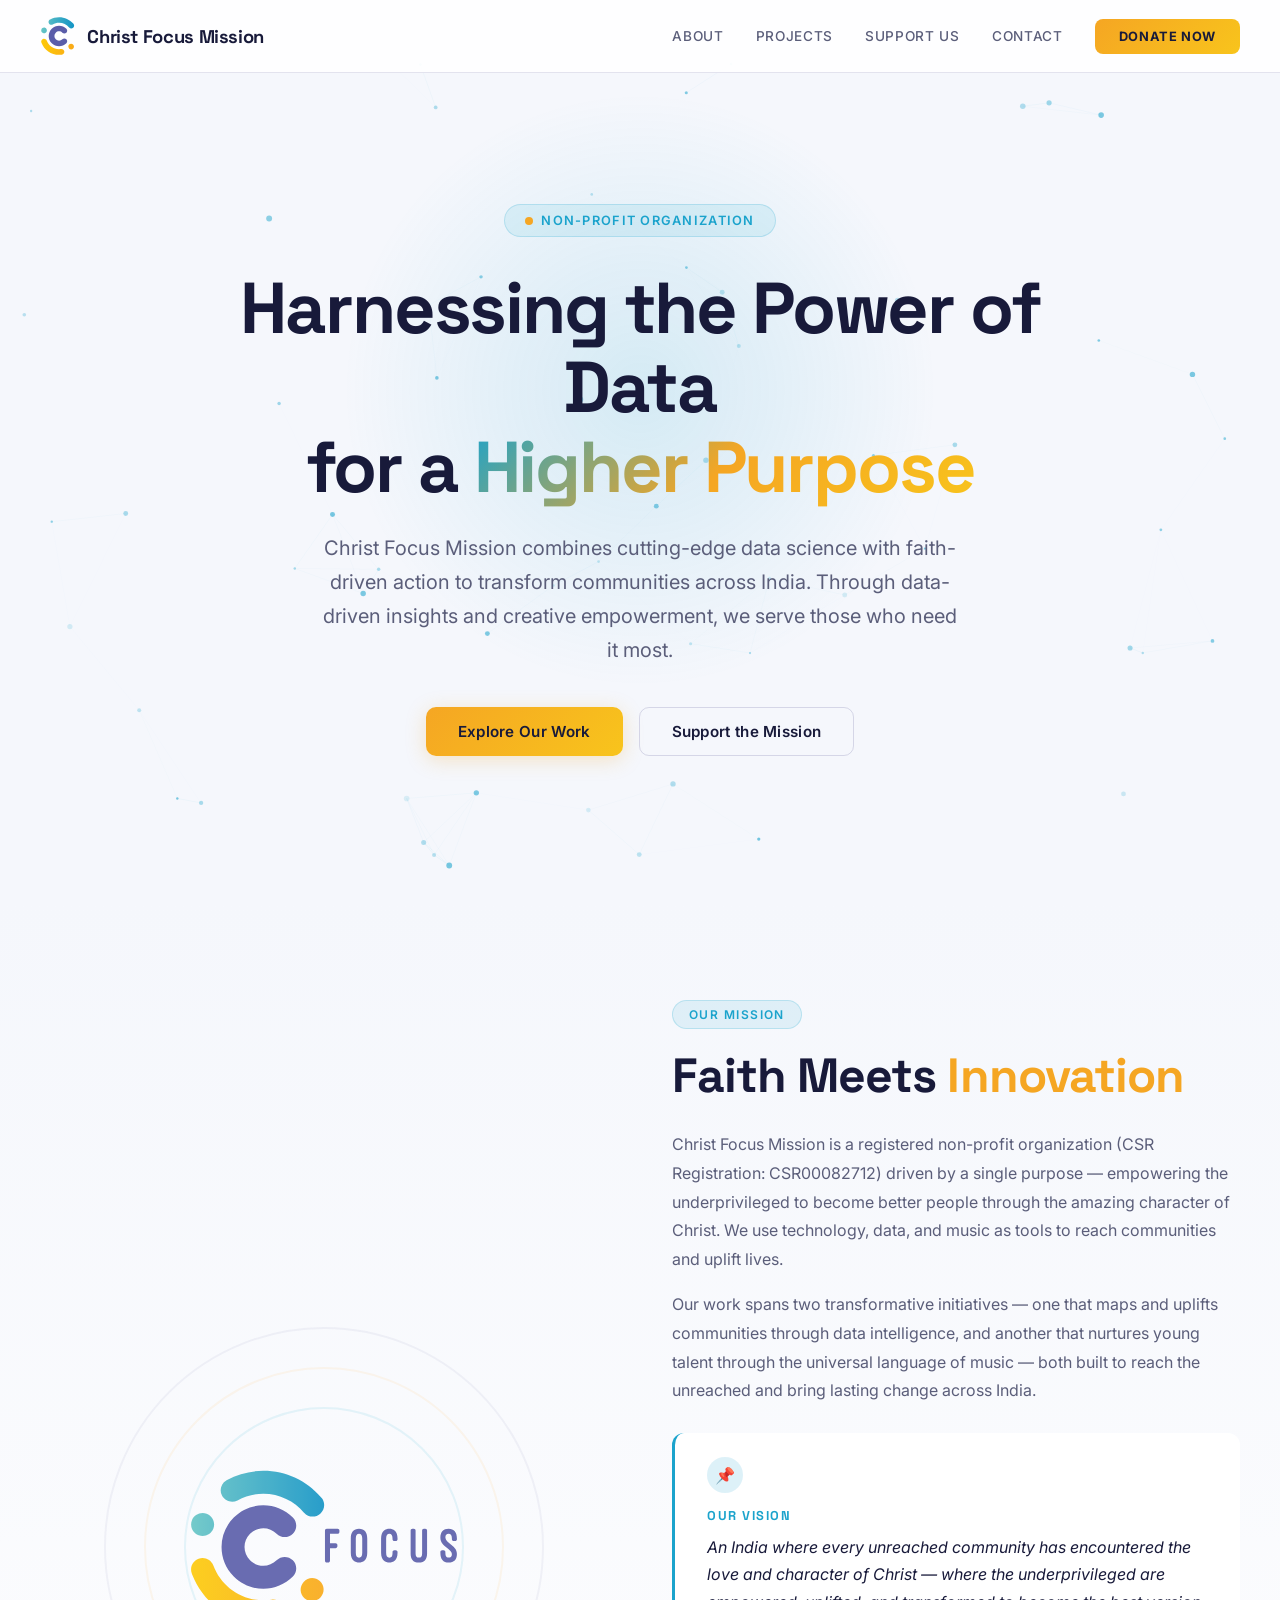
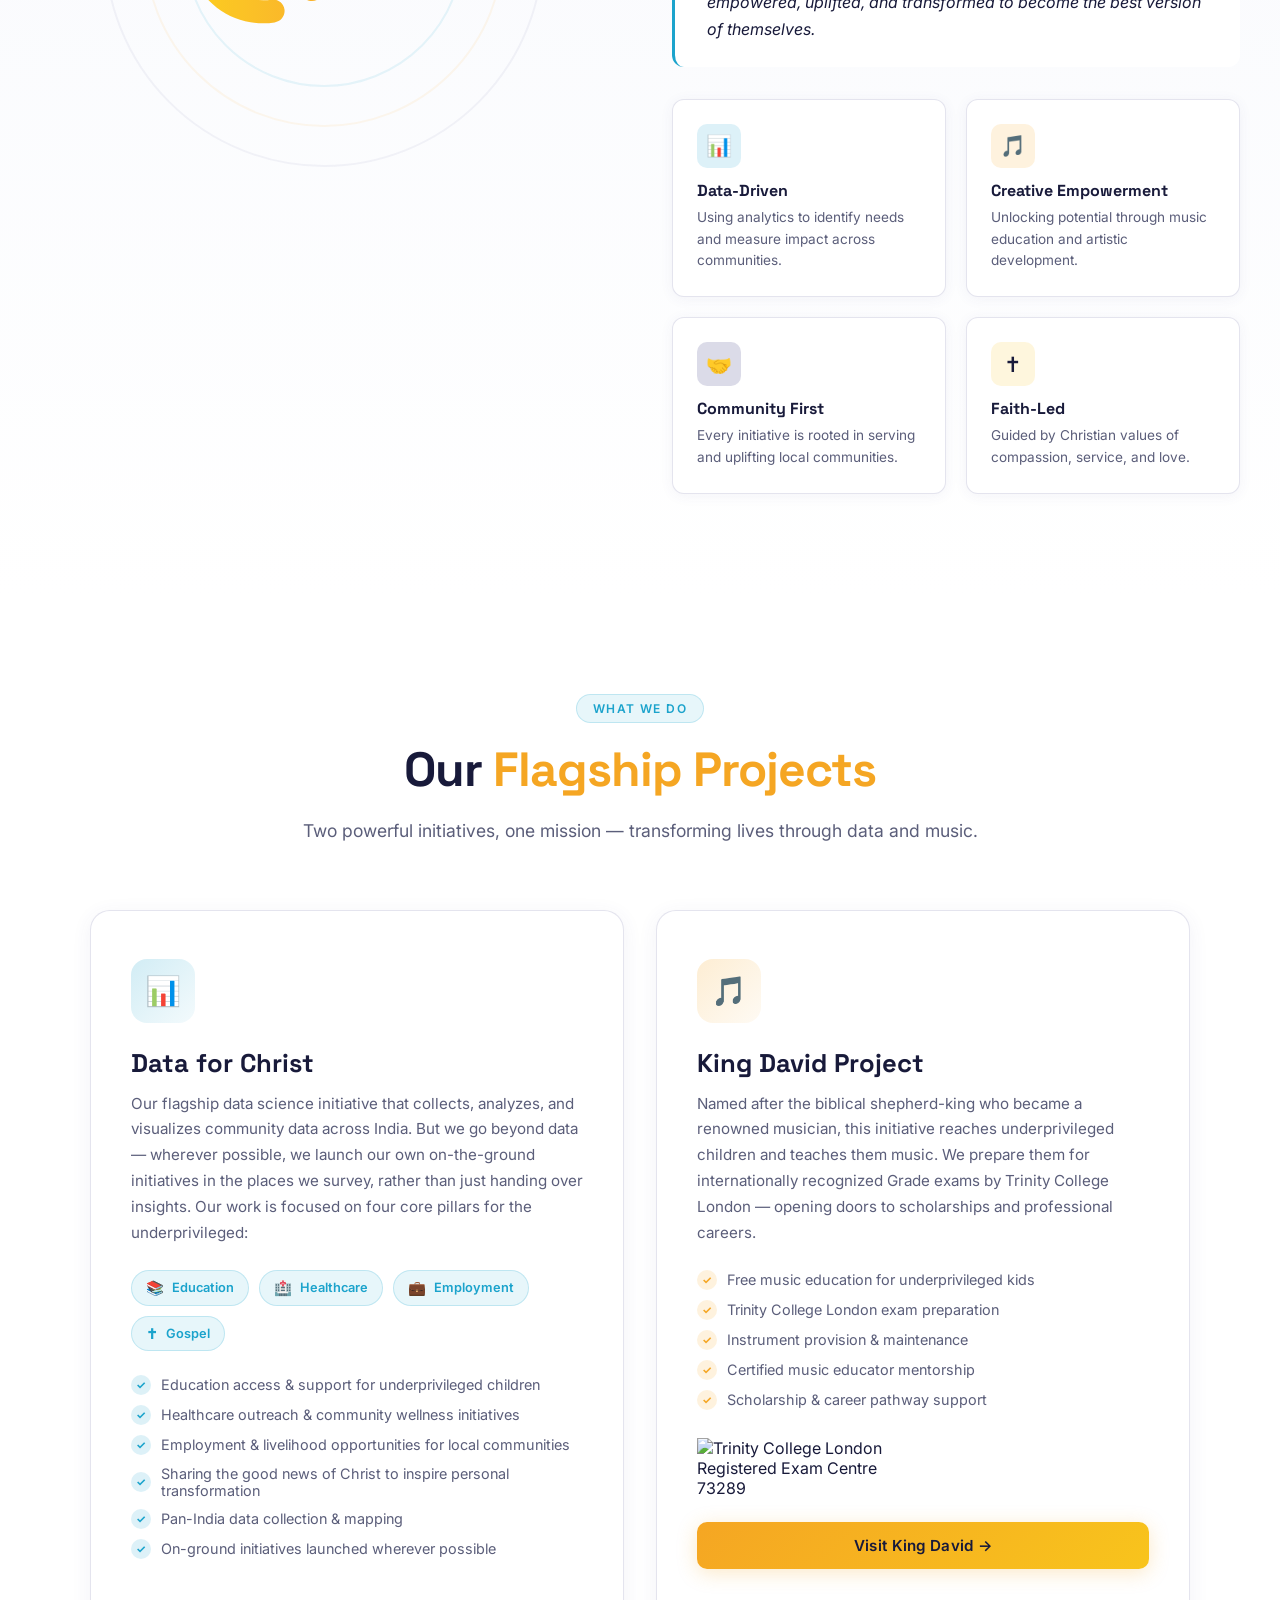
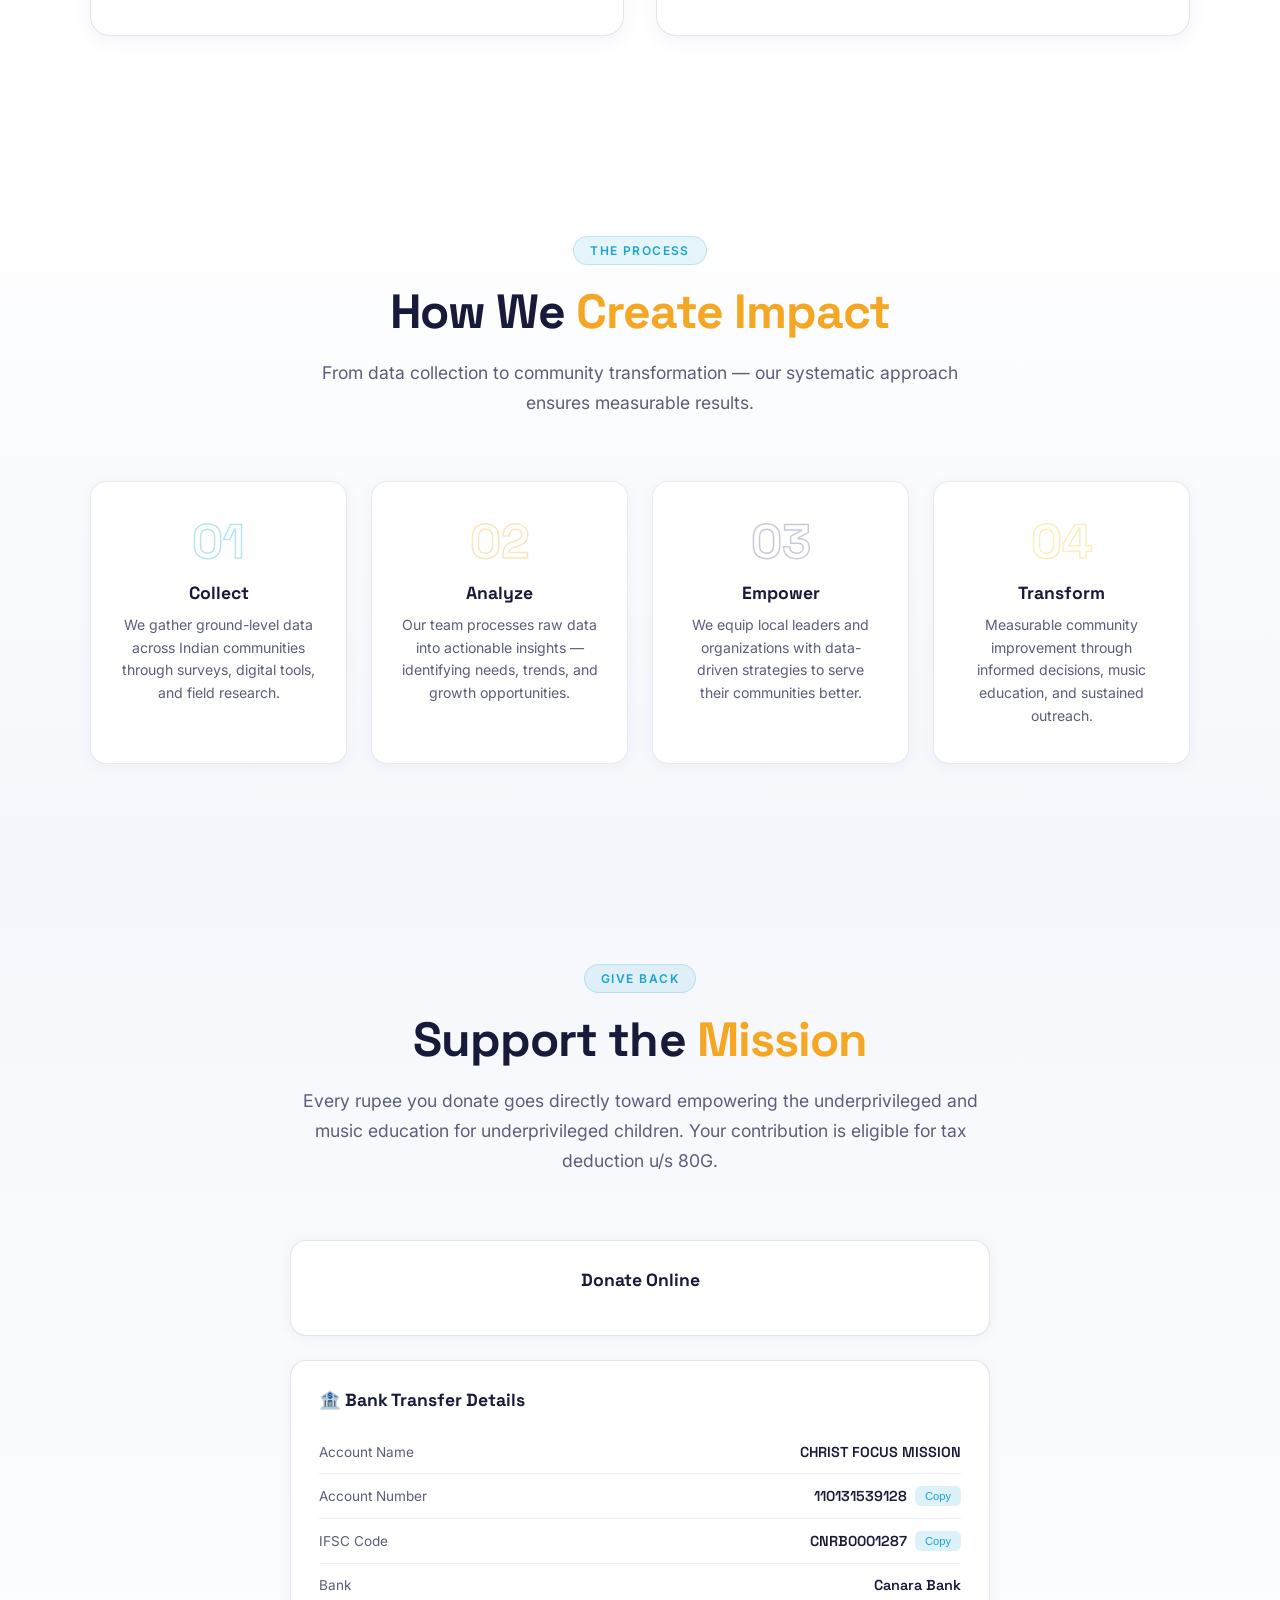
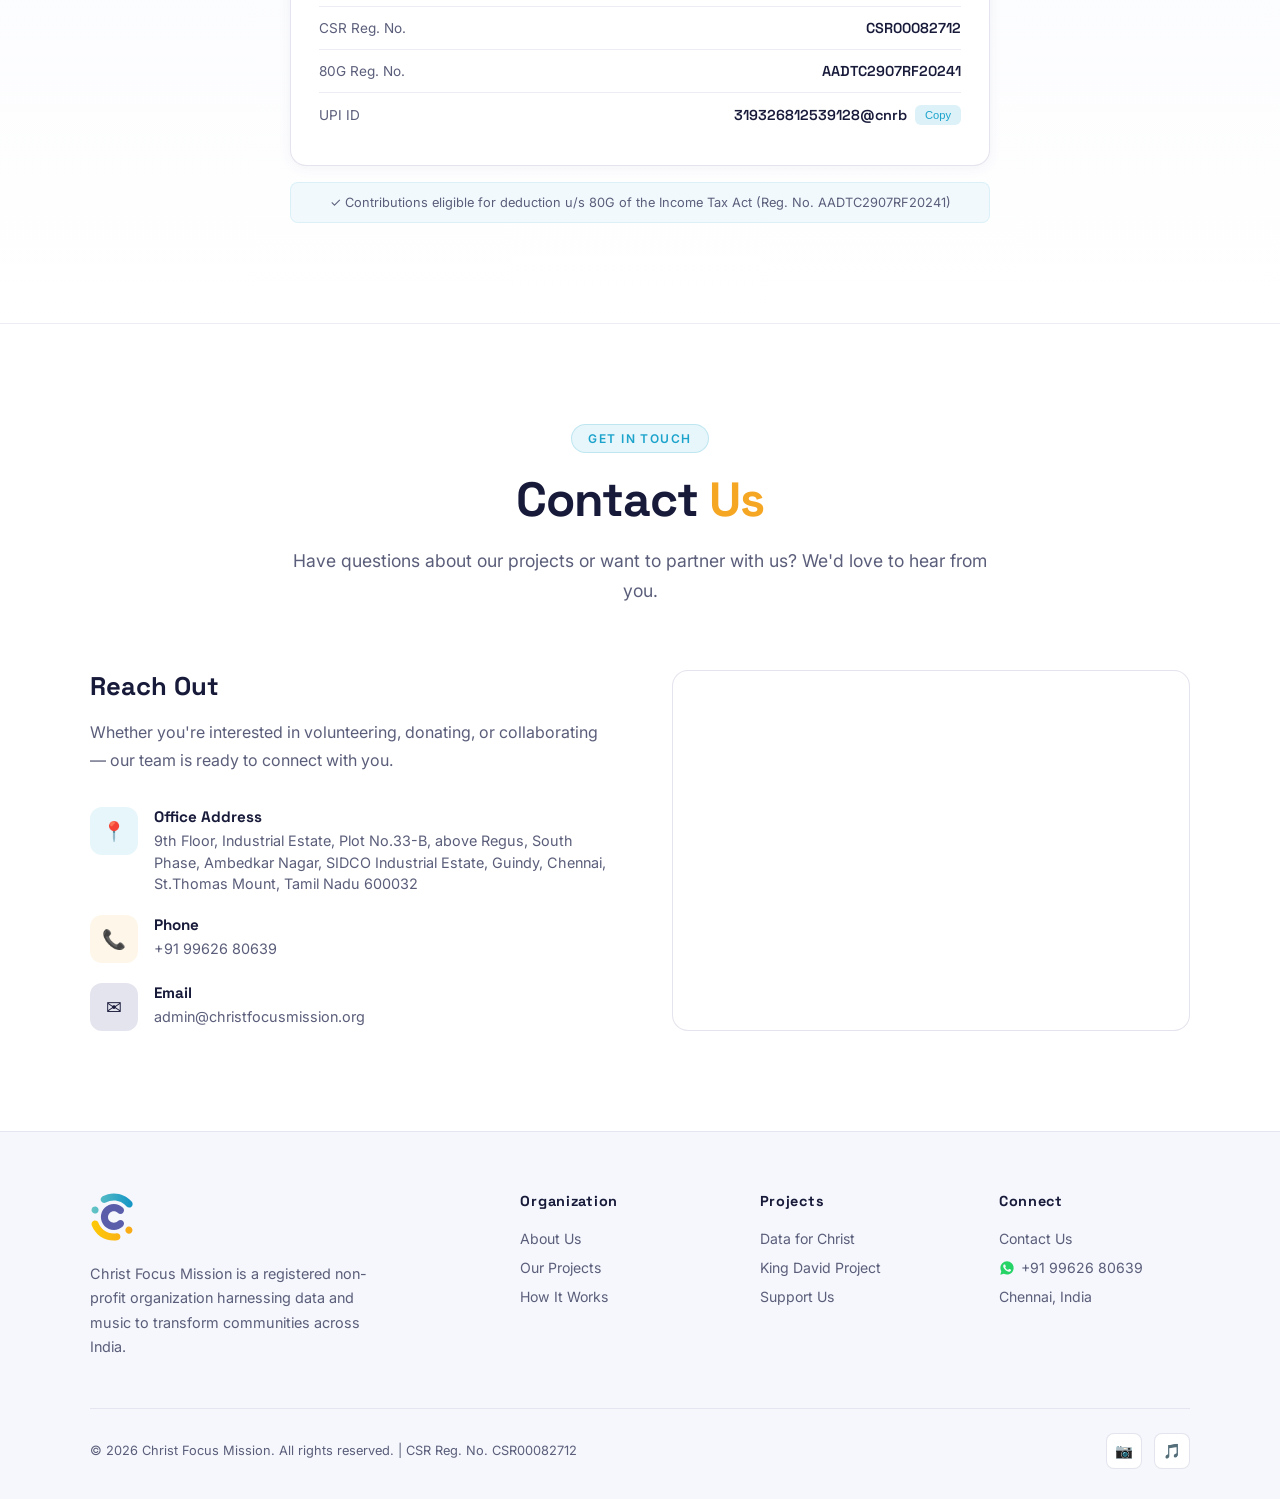
==== commit 84dff7d5: "Add King David Project site and 1,00,000 Supporters campaign at /kingdavid" ====
--- a/index.html
+++ b/index.html
@@ -362,7 +362,7 @@
           <li>On-ground initiatives launched wherever possible</li>
         </ul>
       </div>
-      <div class="cfm-project-card kd reveal" onclick="window.open('https://kingdavidventure.com','_blank')">
+      <div class="cfm-project-card kd reveal" onclick="window.open('/kingdavid/','_blank')">
         <div class="project-icon">&#127925;</div>
         <h3>King David Project</h3>
         <p>Named after the biblical shepherd-king who became a renowned musician, this initiative reaches underprivileged children and teaches them music. We prepare them for internationally recognized Grade exams by Trinity College London — opening doors to scholarships and professional careers.</p>
@@ -374,7 +374,7 @@
           <li>Scholarship & career pathway support</li>
         </ul>
         <img class="cfm-trinity-badge" src="trinity-exam-centre-badge.jpg" alt="Trinity College London Registered Exam Centre 73289">
-        <a class="cfm-btn cfm-btn-primary" href="https://kingdavidventure.com" target="_blank" style="background:linear-gradient(135deg,var(--c-accent),var(--c-accent2));">Visit King David &#8594;</a>
+        <a class="cfm-btn cfm-btn-primary" href="/kingdavid/" target="_blank" style="background:linear-gradient(135deg,var(--c-accent),var(--c-accent2));">Visit King David &#8594;</a>
       </div>
     </div>
   </section>
@@ -504,7 +504,7 @@
       <div class="cfm-footer-col">
         <h5>Projects</h5>
         <a onclick="scrollToSection('projects')">Data for Christ</a>
-        <a href="https://kingdavidventure.com" target="_blank">King David Project</a>
+        <a href="/kingdavid/" target="_blank">King David Project</a>
         <a onclick="scrollToSection('support')">Support Us</a>
       </div>
       <div class="cfm-footer-col">
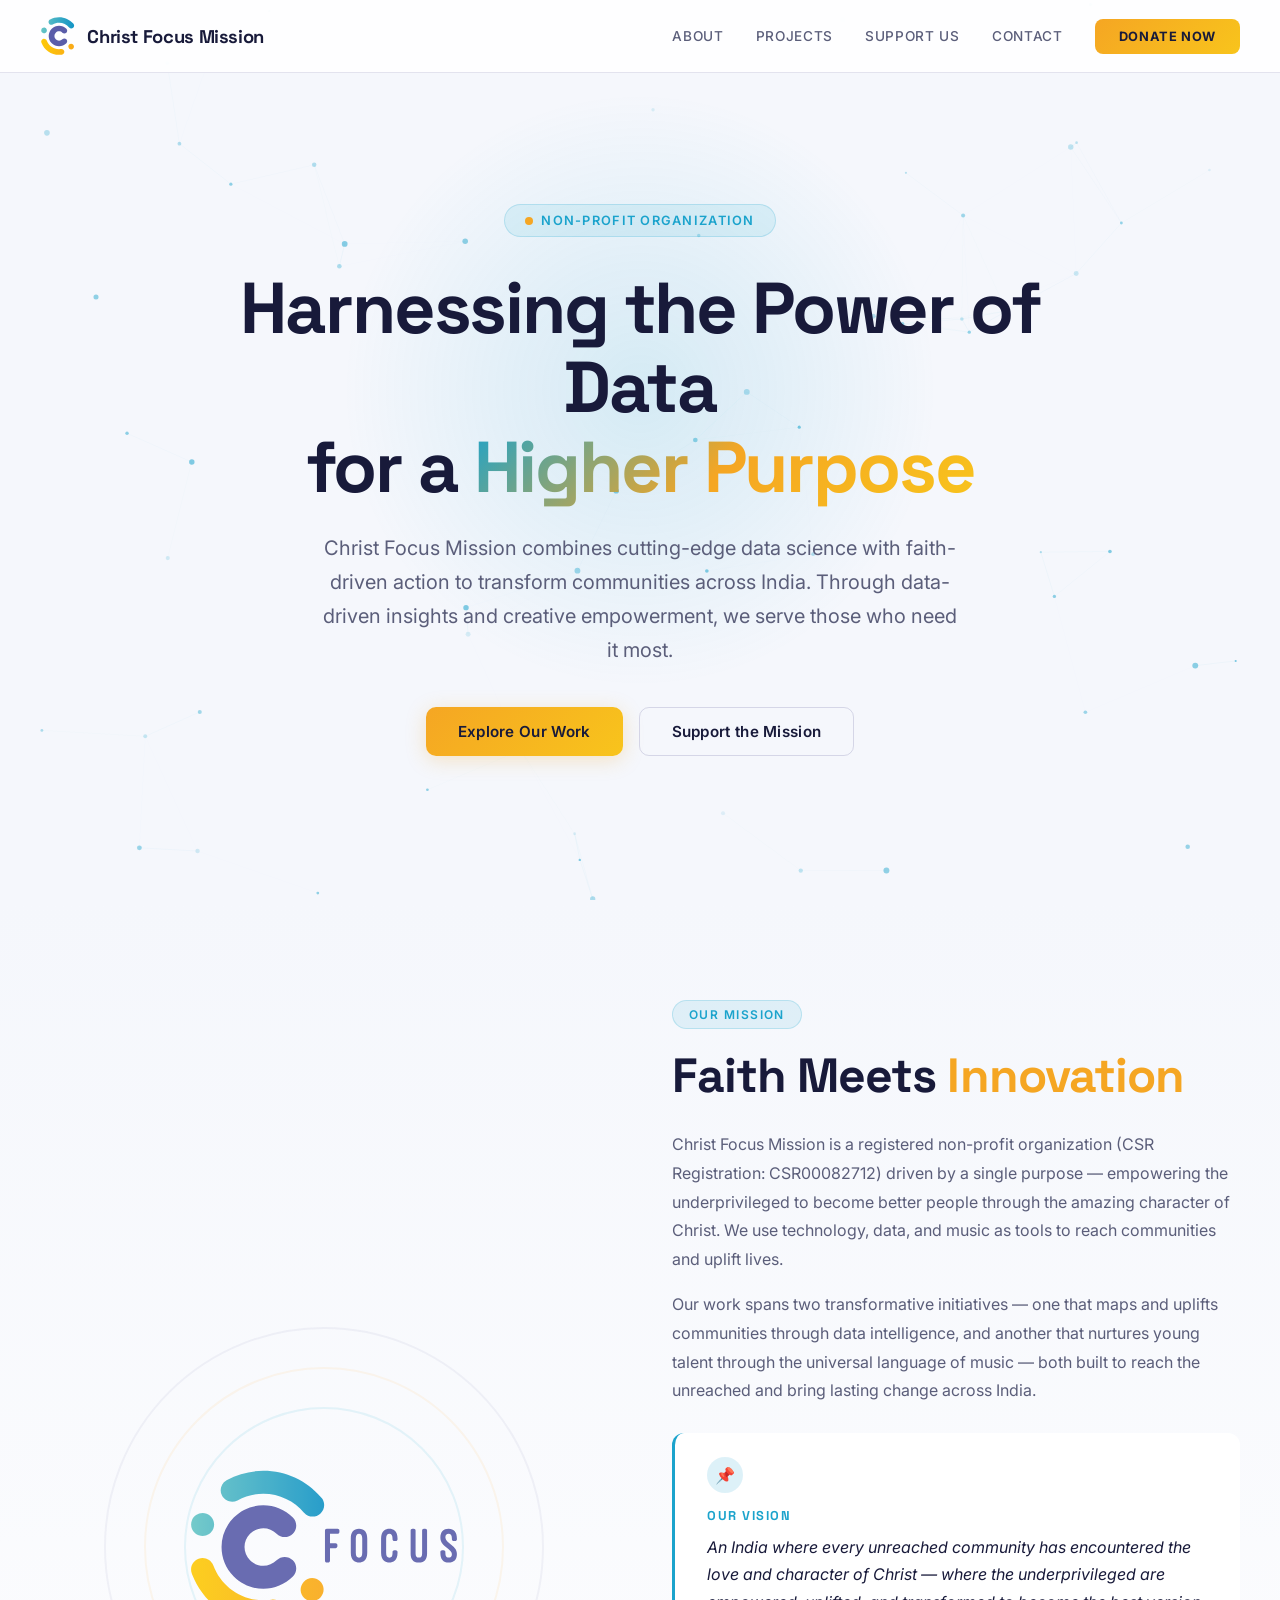
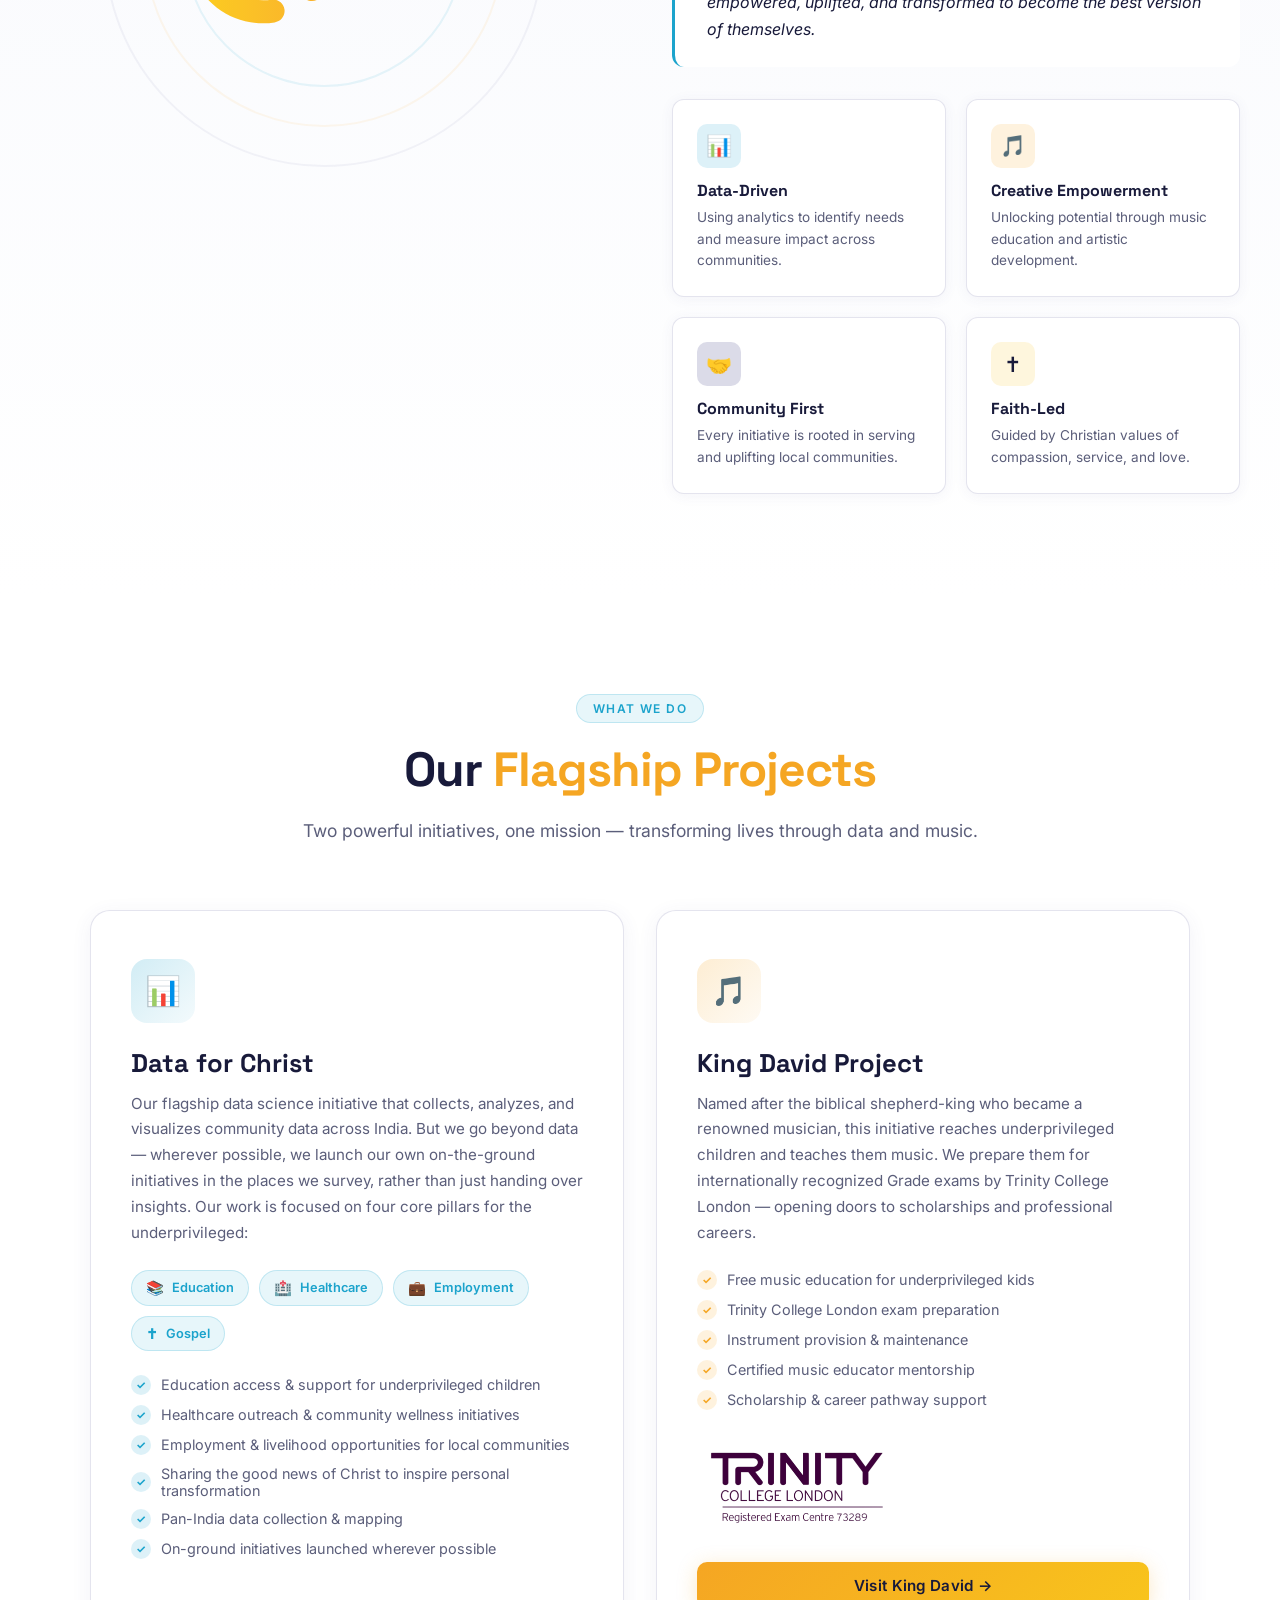
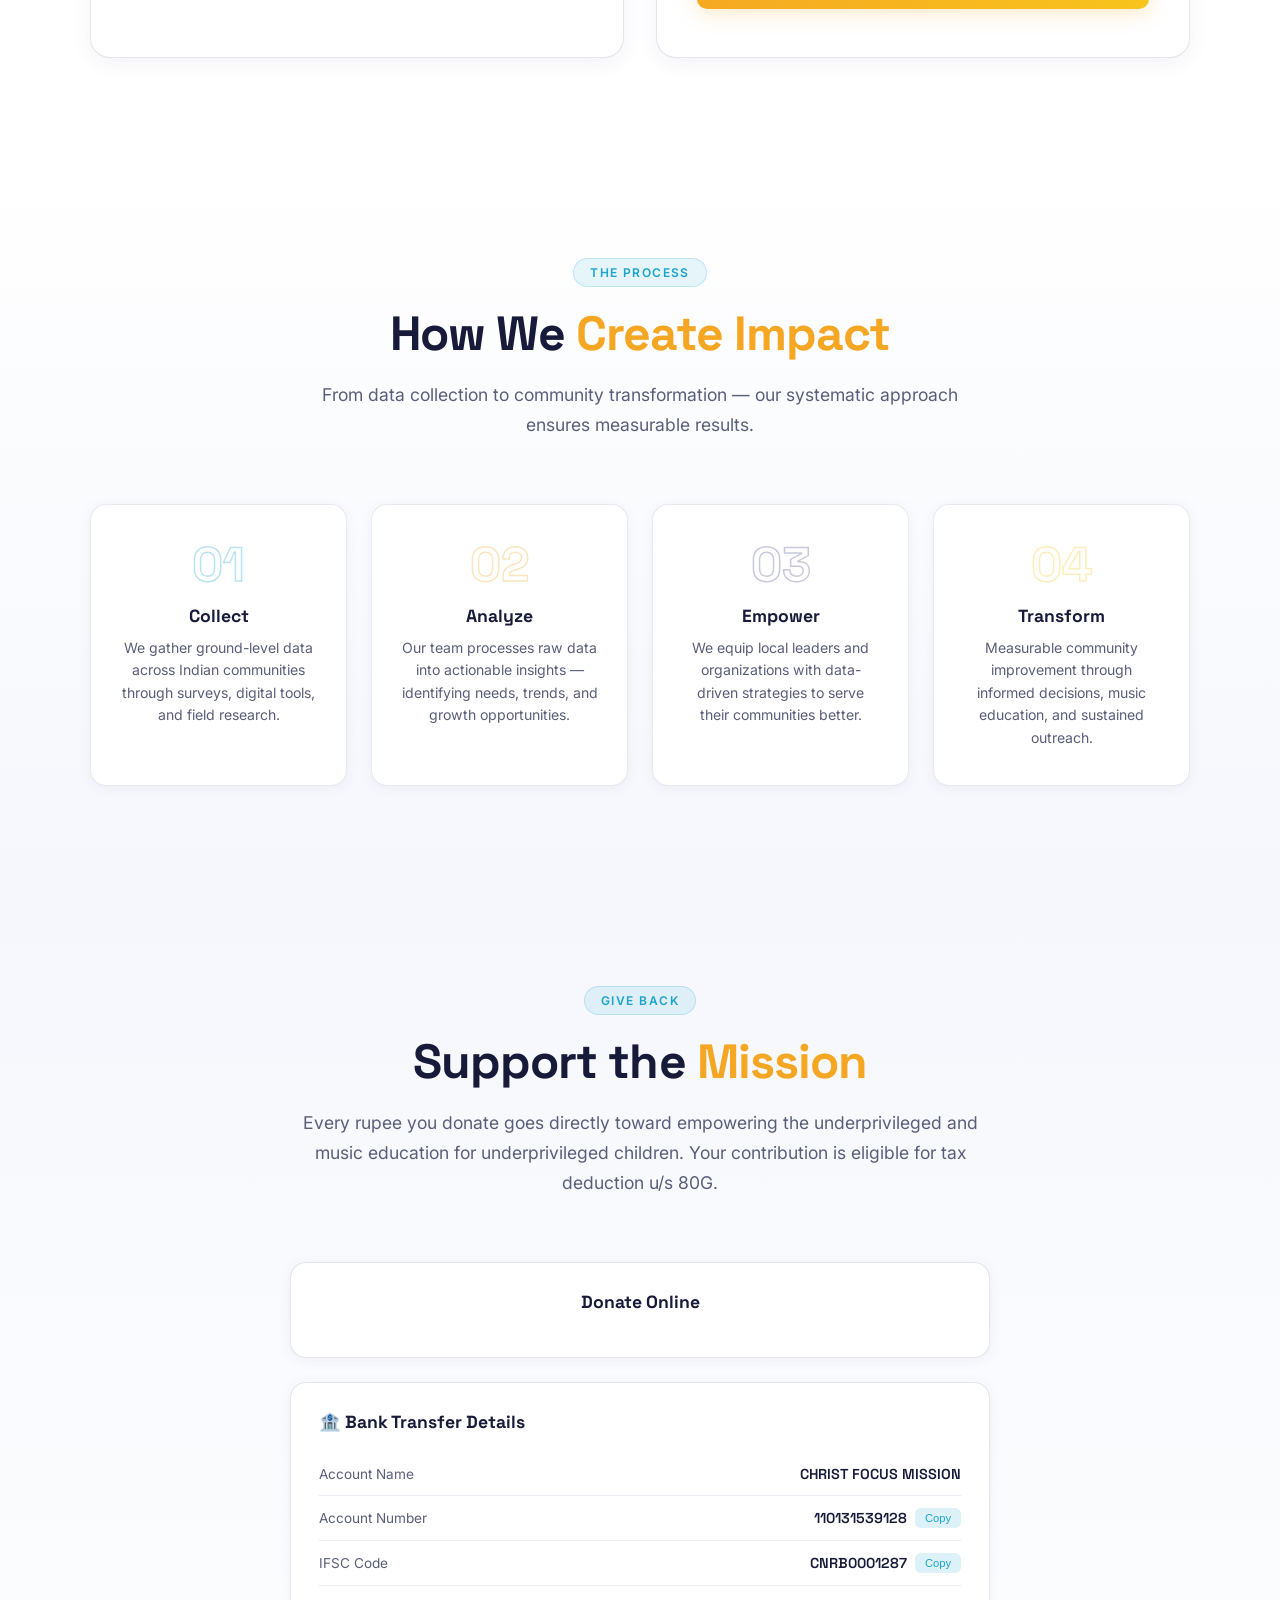
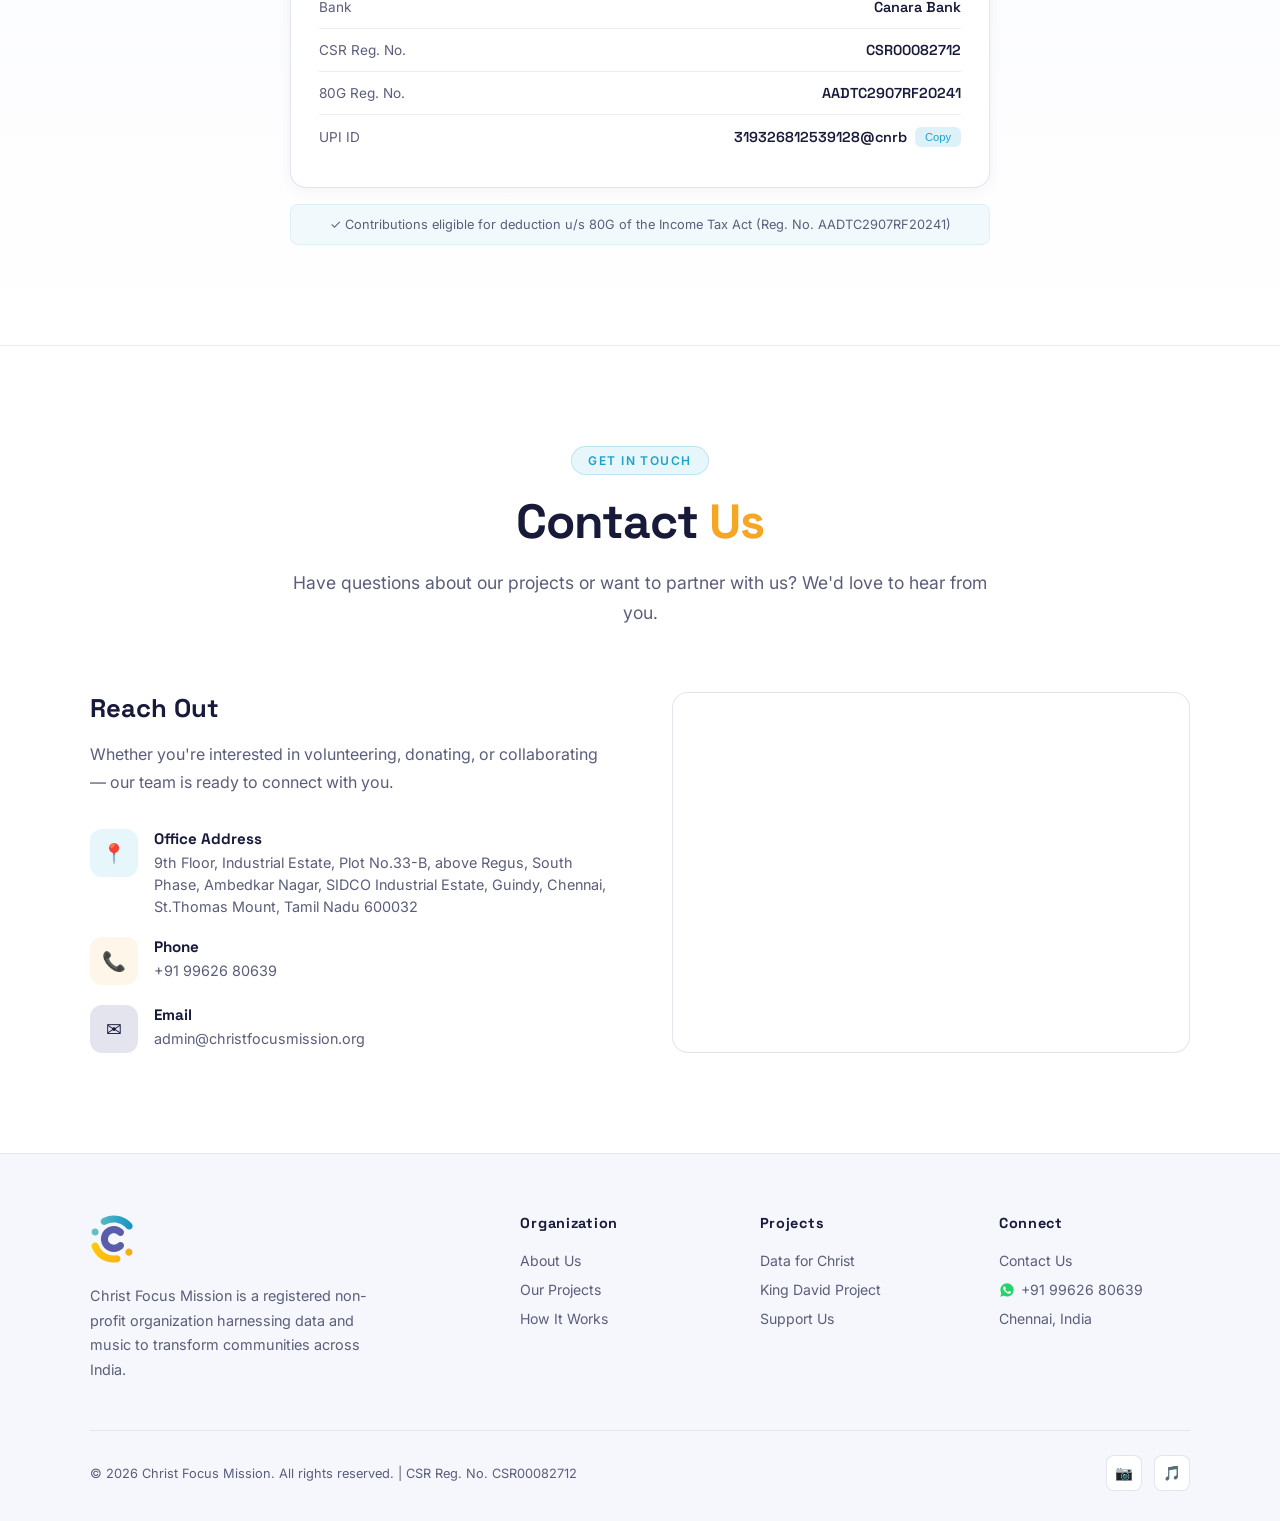
==== commit de32b397: "Fix broken Trinity College London badge on main homepage" ====
--- a/index.html
+++ b/index.html
@@ -373,7 +373,7 @@
           <li>Certified music educator mentorship</li>
           <li>Scholarship & career pathway support</li>
         </ul>
-        <img class="cfm-trinity-badge" src="trinity-exam-centre-badge.jpg" alt="Trinity College London Registered Exam Centre 73289">
+        <img class="cfm-trinity-badge" src="/kingdavid/assets/trinity.png" alt="Trinity College London Registered Exam Centre 73289" onerror="this.onerror=null;this.src='trinity-exam-centre-badge.jpg'">
         <a class="cfm-btn cfm-btn-primary" href="/kingdavid/" target="_blank" style="background:linear-gradient(135deg,var(--c-accent),var(--c-accent2));">Visit King David &#8594;</a>
       </div>
     </div>
